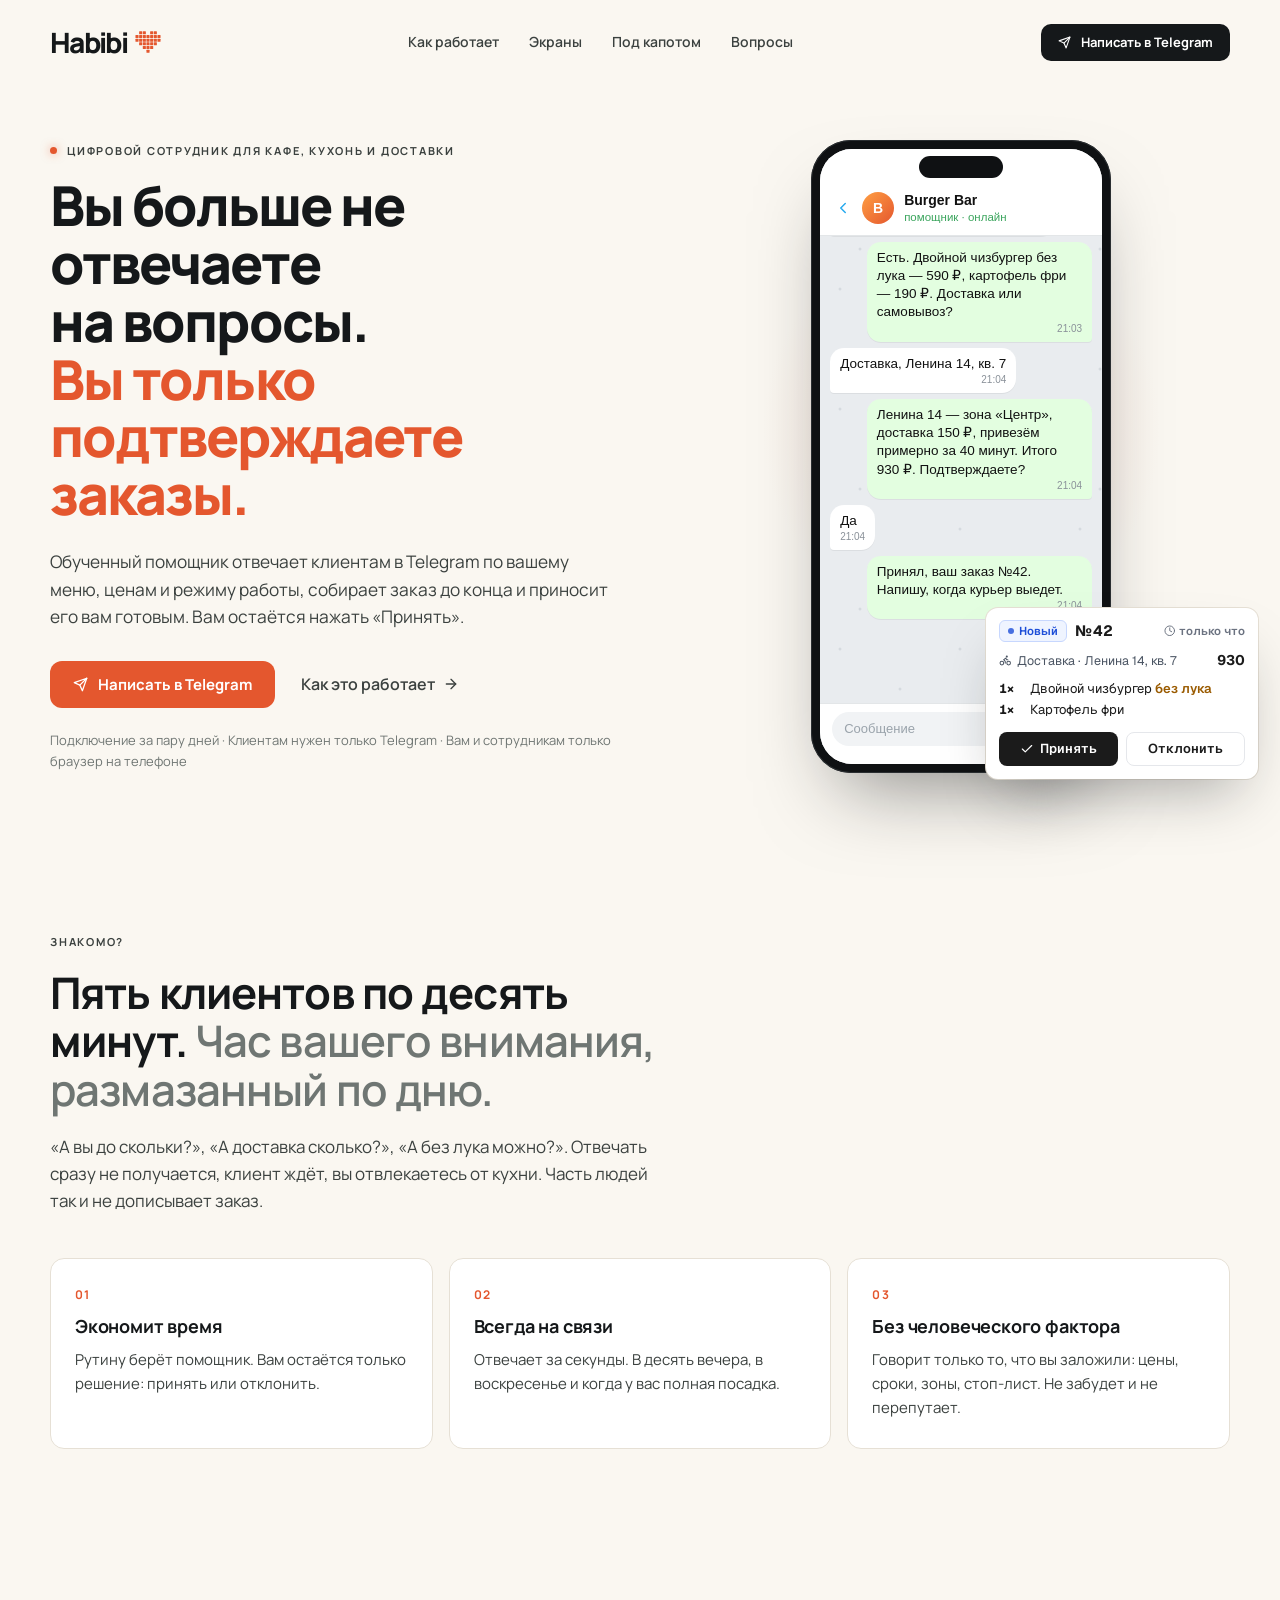
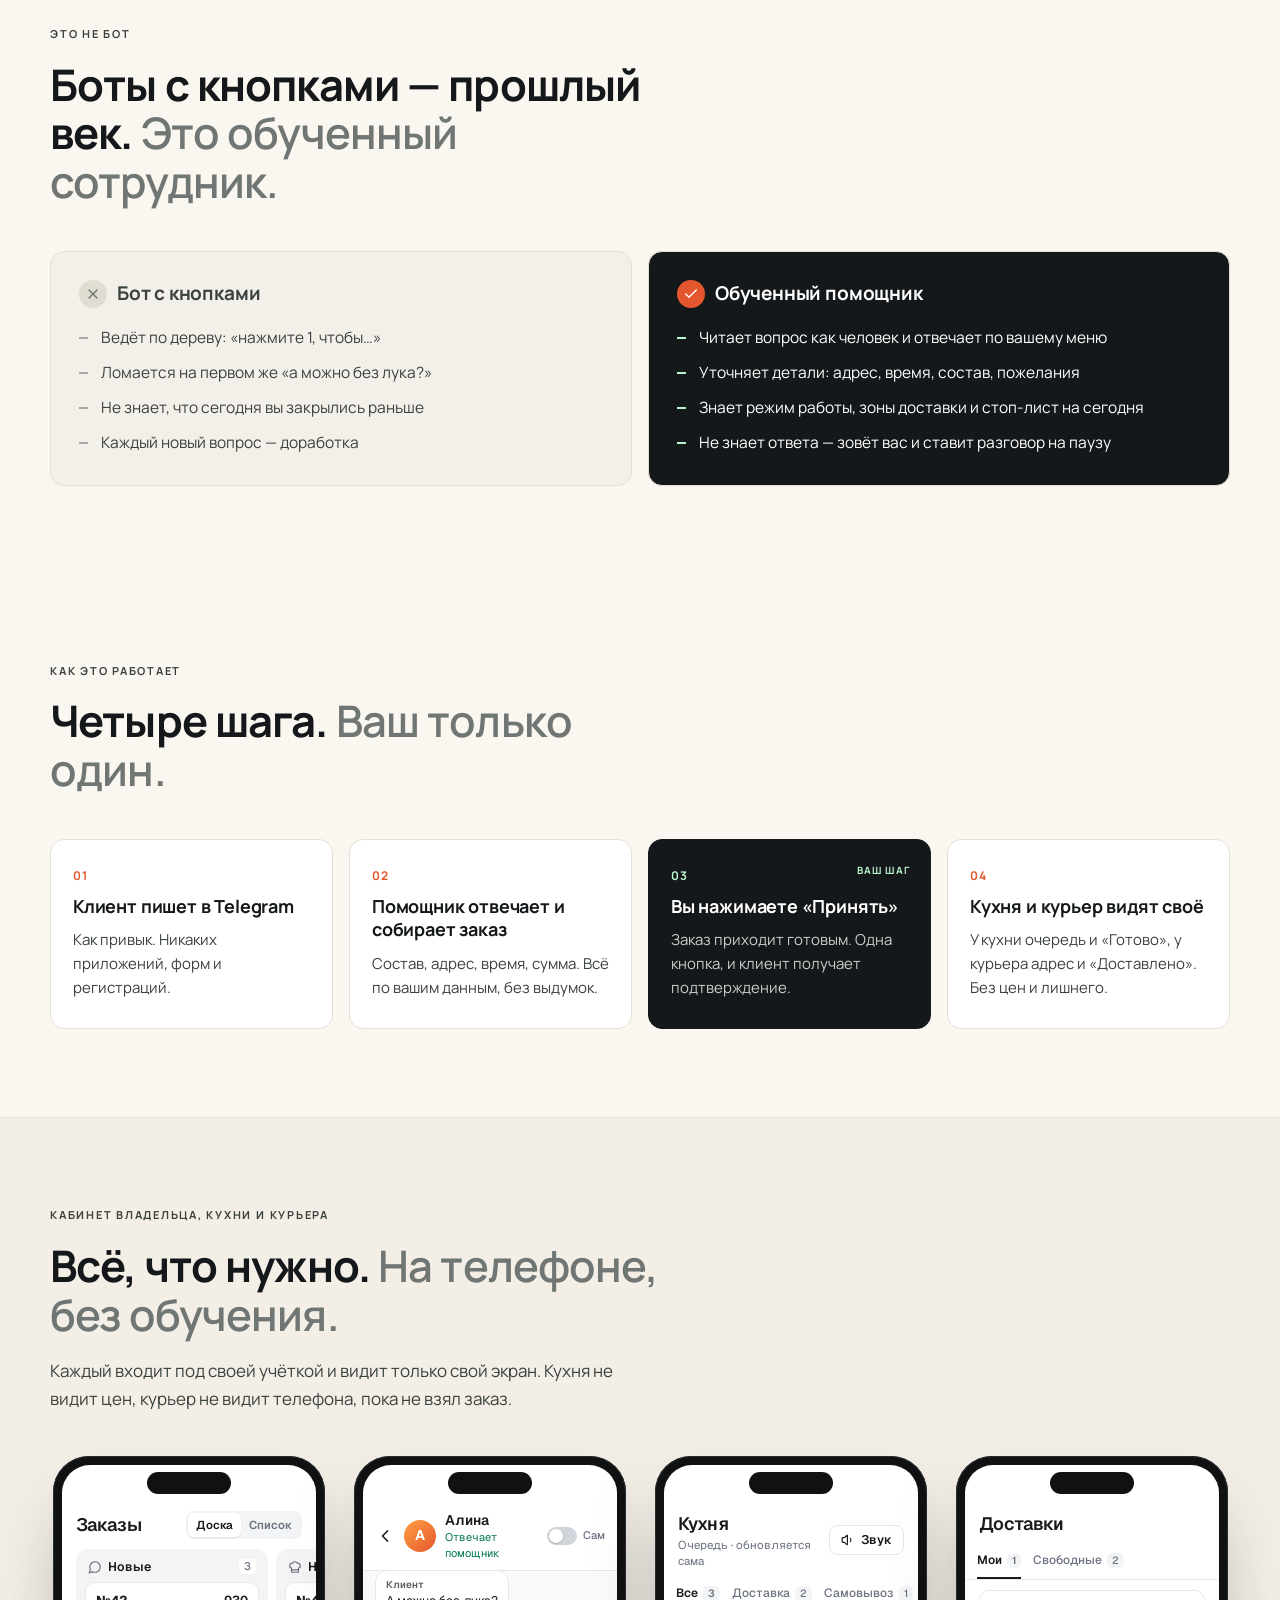
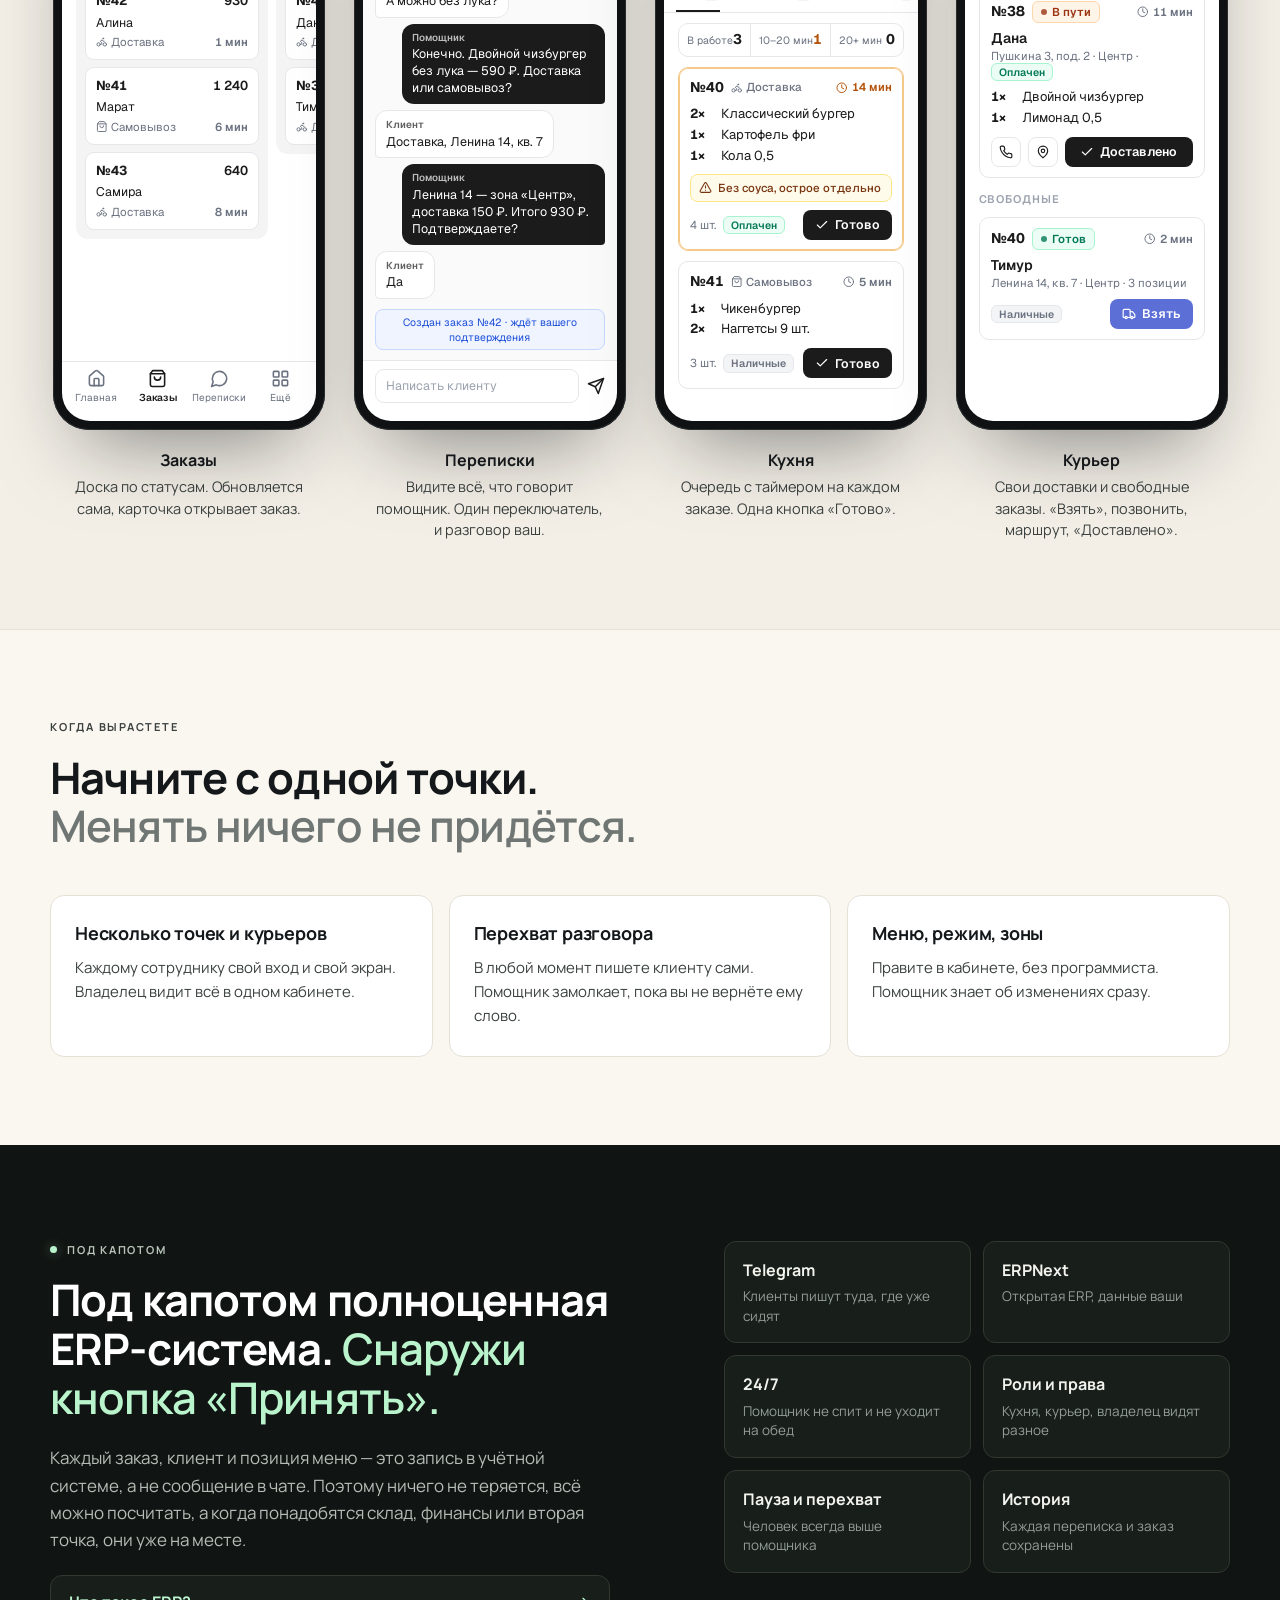
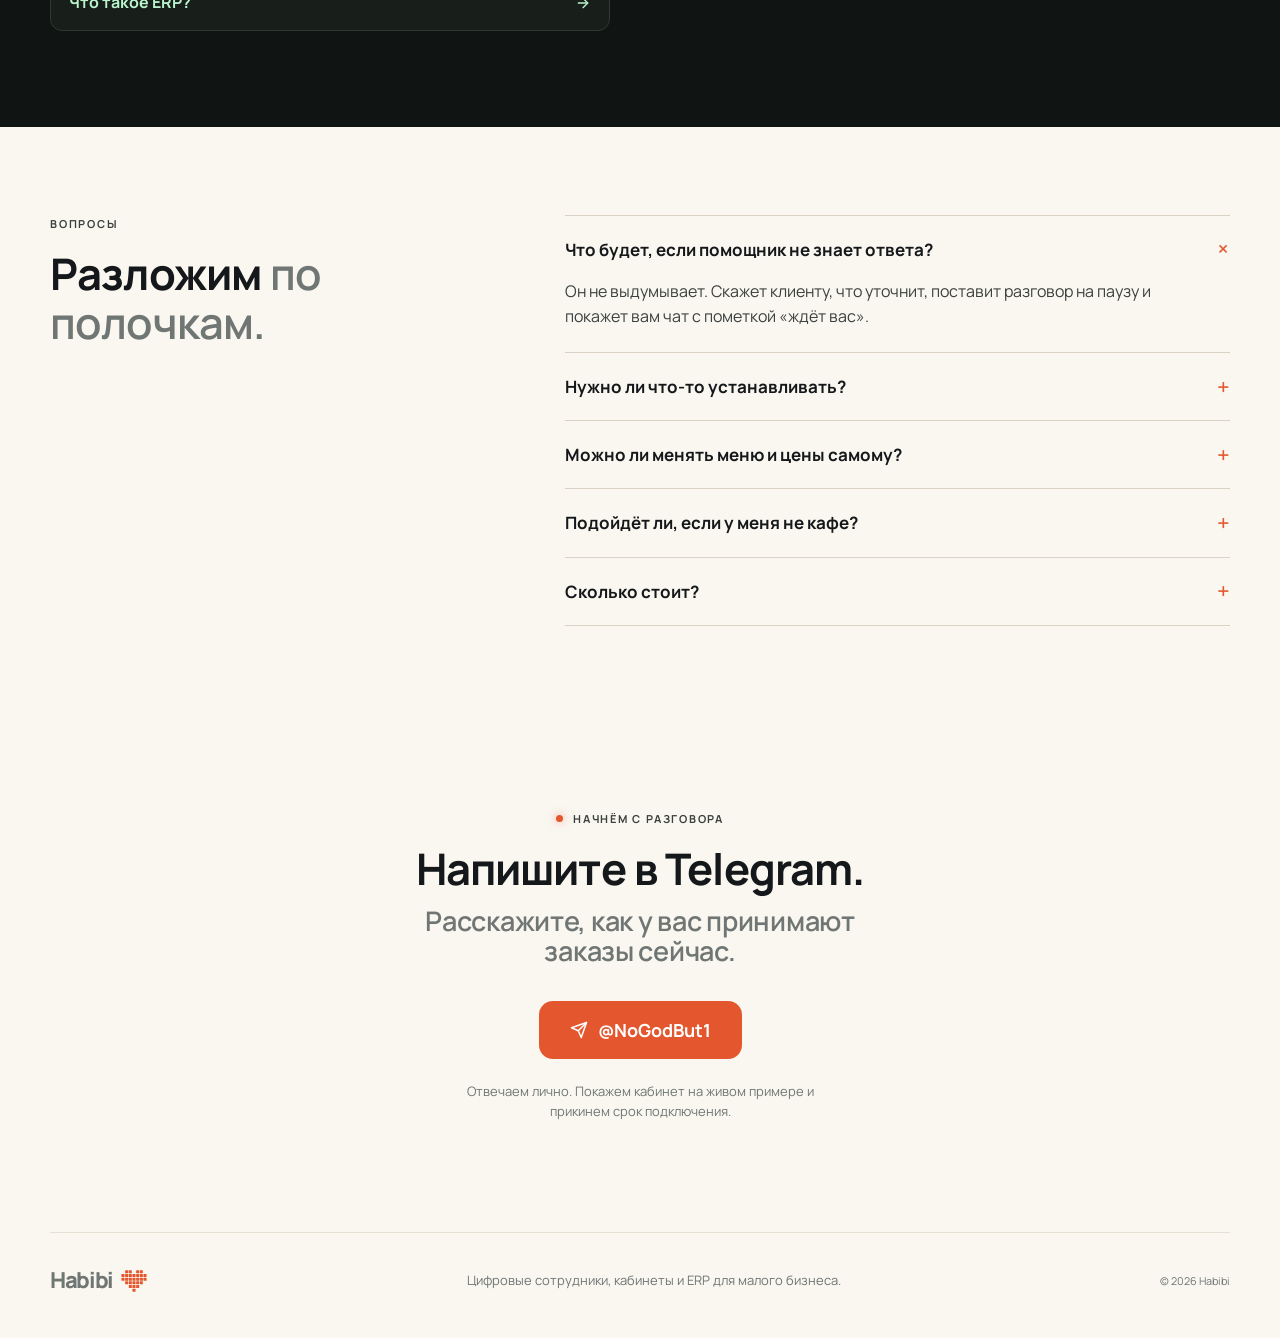
==== index.html @ 54e2c537 "Лендинг «цифровой сотрудник для кафе» Co-Authored-By: Claude Fable 5.1 <noreply@anthropic.com>" ====
<!doctype html>
<html lang="ru">
<head>
<meta charset="UTF-8">
<meta name="viewport" content="width=device-width, initial-scale=1">
<title>Habibi — цифровой сотрудник для кафе и доставки</title>
<meta name="description" content="Обученный помощник отвечает клиентам в Telegram по вашему меню и режиму работы, собирает заказ и приносит его вам готовым. Вы только нажимаете «Принять».">
<link rel="preconnect" href="https://fonts.googleapis.com">
<link rel="preconnect" href="https://fonts.gstatic.com" crossorigin>
<link href="https://fonts.googleapis.com/css2?family=Manrope:wght@400;500;600;700;800&family=Geist:wght@400;500;600;700&display=swap" rel="stylesheet">
<link rel="stylesheet" href="style.css">
</head>
<body>
<svg class="sprite" aria-hidden="true">
  <symbol id="i-mark" viewBox="0 0 7 6"><rect x="1.08" y="0.08" width=".84" height=".84" rx=".15" fill="currentColor"/><rect x="2.08" y="0.08" width=".84" height=".84" rx=".15" fill="currentColor"/><rect x="4.08" y="0.08" width=".84" height=".84" rx=".15" fill="currentColor"/><rect x="5.08" y="0.08" width=".84" height=".84" rx=".15" fill="currentColor"/><rect x="0.08" y="1.08" width=".84" height=".84" rx=".15" fill="currentColor"/><rect x="1.08" y="1.08" width=".84" height=".84" rx=".15" fill="currentColor"/><rect x="2.08" y="1.08" width=".84" height=".84" rx=".15" fill="currentColor"/><rect x="3.08" y="1.08" width=".84" height=".84" rx=".15" fill="currentColor"/><rect x="4.08" y="1.08" width=".84" height=".84" rx=".15" fill="currentColor"/><rect x="5.08" y="1.08" width=".84" height=".84" rx=".15" fill="currentColor"/><rect x="6.08" y="1.08" width=".84" height=".84" rx=".15" fill="currentColor"/><rect x="0.08" y="2.08" width=".84" height=".84" rx=".15" fill="currentColor"/><rect x="1.08" y="2.08" width=".84" height=".84" rx=".15" fill="currentColor"/><rect x="2.08" y="2.08" width=".84" height=".84" rx=".15" fill="currentColor"/><rect x="3.08" y="2.08" width=".84" height=".84" rx=".15" fill="currentColor"/><rect x="4.08" y="2.08" width=".84" height=".84" rx=".15" fill="currentColor"/><rect x="5.08" y="2.08" width=".84" height=".84" rx=".15" fill="currentColor"/><rect x="6.08" y="2.08" width=".84" height=".84" rx=".15" fill="currentColor"/><rect x="1.08" y="3.08" width=".84" height=".84" rx=".15" fill="currentColor"/><rect x="2.08" y="3.08" width=".84" height=".84" rx=".15" fill="currentColor"/><rect x="3.08" y="3.08" width=".84" height=".84" rx=".15" fill="currentColor"/><rect x="4.08" y="3.08" width=".84" height=".84" rx=".15" fill="currentColor"/><rect x="5.08" y="3.08" width=".84" height=".84" rx=".15" fill="currentColor"/><rect x="2.08" y="4.08" width=".84" height=".84" rx=".15" fill="currentColor"/><rect x="3.08" y="4.08" width=".84" height=".84" rx=".15" fill="currentColor"/><rect x="4.08" y="4.08" width=".84" height=".84" rx=".15" fill="currentColor"/><rect x="3.08" y="5.08" width=".84" height=".84" rx=".15" fill="currentColor"/></symbol>
  <symbol id="i-clock" viewBox="0 0 24 24"><circle cx="12" cy="12" r="10"/><polyline points="12 6 12 12 16 14"/></symbol>
  <symbol id="i-check" viewBox="0 0 24 24"><polyline points="20 6 9 17 4 12"/></symbol>
  <symbol id="i-truck" viewBox="0 0 24 24"><path d="M14 18V6a2 2 0 0 0-2-2H4a2 2 0 0 0-2 2v11a1 1 0 0 0 1 1h2"/><path d="M15 18H9"/><path d="M19 18h2a1 1 0 0 0 1-1v-3.65a1 1 0 0 0-.22-.624l-3.48-4.35A1 1 0 0 0 17.52 8H14"/><circle cx="17" cy="18" r="2"/><circle cx="7" cy="18" r="2"/></symbol>
  <symbol id="i-phone" viewBox="0 0 24 24"><path d="M22 16.92v3a2 2 0 0 1-2.18 2 19.79 19.79 0 0 1-8.63-3.07 19.5 19.5 0 0 1-6-6 19.79 19.79 0 0 1-3.07-8.67A2 2 0 0 1 4.11 2h3a2 2 0 0 1 2 1.72 12.84 12.84 0 0 0 .7 2.81 2 2 0 0 1-.45 2.11L8.09 9.91a16 16 0 0 0 6 6l1.27-1.27a2 2 0 0 1 2.11-.45 12.84 12.84 0 0 0 2.81.7A2 2 0 0 1 22 16.92z"/></symbol>
  <symbol id="i-pin" viewBox="0 0 24 24"><path d="M20 10c0 6-8 12-8 12s-8-6-8-12a8 8 0 0 1 16 0Z"/><circle cx="12" cy="10" r="3"/></symbol>
  <symbol id="i-bike" viewBox="0 0 24 24"><circle cx="18.5" cy="17.5" r="3.5"/><circle cx="5.5" cy="17.5" r="3.5"/><circle cx="15" cy="5" r="1"/><path d="M12 17.5V14l-3-3 4-3 2 3h2"/></symbol>
  <symbol id="i-bag" viewBox="0 0 24 24"><path d="M6 2 3 6v14a2 2 0 0 0 2 2h14a2 2 0 0 0 2-2V6l-3-4Z"/><path d="M3 6h18"/><path d="M16 10a4 4 0 0 1-8 0"/></symbol>
  <symbol id="i-chef" viewBox="0 0 24 24"><path d="M6 13.87A4 4 0 0 1 7.41 6a5.11 5.11 0 0 1 1.05-1.54 5 5 0 0 1 7.08 0A5.11 5.11 0 0 1 16.59 6 4 4 0 0 1 18 13.87V21H6Z"/><path d="M6 17h12"/></symbol>
  <symbol id="i-chat" viewBox="0 0 24 24"><path d="M7.9 20A9 9 0 1 0 4 16.1L2 22Z"/></symbol>
  <symbol id="i-house" viewBox="0 0 24 24"><path d="M15 21v-8a1 1 0 0 0-1-1h-4a1 1 0 0 0-1 1v8"/><path d="M3 10a2 2 0 0 1 .709-1.528l7-5.999a2 2 0 0 1 2.582 0l7 5.999A2 2 0 0 1 21 10v9a2 2 0 0 1-2 2H5a2 2 0 0 1-2-2z"/></symbol>
  <symbol id="i-send" viewBox="0 0 24 24"><path d="m22 2-7 20-4-9-9-4Z"/><path d="M22 2 11 13"/></symbol>
  <symbol id="i-volume" viewBox="0 0 24 24"><path d="M11 4.702a.705.705 0 0 0-1.203-.498L6.413 7.587A1.4 1.4 0 0 1 5.416 8H3a1 1 0 0 0-1 1v6a1 1 0 0 0 1 1h2.416a1.4 1.4 0 0 1 .997.413l3.383 3.384A.705.705 0 0 0 11 19.298z"/><path d="M16 9a5 5 0 0 1 0 6"/></symbol>
  <symbol id="i-alert" viewBox="0 0 24 24"><path d="m21.73 18-8-14a2 2 0 0 0-3.48 0l-8 14A2 2 0 0 0 4 21h16a2 2 0 0 0 1.73-3"/><path d="M12 9v4"/><path d="M12 17h.01"/></symbol>
  <symbol id="i-back" viewBox="0 0 24 24"><path d="m15 18-6-6 6-6"/></symbol>
  <symbol id="i-grid" viewBox="0 0 24 24"><rect x="3" y="3" width="7" height="7" rx="1"/><rect x="14" y="3" width="7" height="7" rx="1"/><rect x="14" y="14" width="7" height="7" rx="1"/><rect x="3" y="14" width="7" height="7" rx="1"/></symbol>
  <symbol id="i-x" viewBox="0 0 24 24"><path d="M18 6 6 18"/><path d="m6 6 12 12"/></symbol>
  <symbol id="i-arrow" viewBox="0 0 24 24"><path d="M5 12h14"/><path d="m12 5 7 7-7 7"/></symbol>
</svg>

<header class="top wrap">
  <a class="brand" href="#top">Habibi<svg class="brandmark" aria-hidden="true"><use href="#i-mark"/></svg></a>
  <nav class="menu" aria-label="Разделы">
    <a href="#how">Как работает</a>
    <a href="#screens">Экраны</a>
    <a href="#hood">Под капотом</a>
    <a href="#faq">Вопросы</a>
  </nav>
  <a class="btn btn-ink btn-sm" href="https://t.me/NoGodBut1" target="_blank" rel="noopener"><svg class="ic"><use href="#i-send"/></svg>Написать в Telegram</a>
</header>

<main id="top">

<!-- ================= HERO ================= -->
<section class="hero wrap">
  <div class="hero-copy">
    <p class="eyebrow"><i></i>Цифровой сотрудник для кафе, кухонь и доставки</p>
    <h1>Вы больше не отвечаете на&nbsp;вопросы. <span>Вы только подтверждаете заказы.</span></h1>
    <p class="lead">Обученный помощник отвечает клиентам в Telegram по вашему меню, ценам и режиму работы, собирает заказ до конца и приносит его вам готовым. Вам остаётся нажать «Принять».</p>
    <div class="actions">
      <a class="btn btn-accent" href="https://t.me/NoGodBut1" target="_blank" rel="noopener"><svg class="ic"><use href="#i-send"/></svg>Написать в Telegram</a>
      <a class="textlink" href="#how">Как это работает <svg class="ic"><use href="#i-arrow"/></svg></a>
    </div>
    <p class="footnote">Подключение за пару дней · Клиентам нужен только Telegram · Вам и сотрудникам только браузер на телефоне</p>
  </div>

  <div class="hero-visual" aria-label="Переписка клиента с помощником и карточка готового заказа у владельца">
    <div class="phone">
      <div class="tg">
        <div class="tg-head">
          <svg class="ic"><use href="#i-back"/></svg>
          <span class="tg-ava">B</span>
          <div><b>Burger Bar</b><small>помощник · онлайн</small></div>
        </div>
        <div class="tg-body">
          <div class="msg in">Здравствуйте, а вы сегодня до скольки?<time>21:02</time></div>
          <div class="msg out">Здравствуйте! Сегодня до 23:00, доставку принимаем до 22:30. Подсказать что-нибудь из меню?<time>21:02</time></div>
          <div class="msg in">Двойной чизбургер есть? И картошку. Только без лука<time>21:03</time></div>
          <div class="msg out">Есть. Двойной чизбургер без лука — 590 ₽, картофель фри — 190 ₽. Доставка или самовывоз?<time>21:03</time></div>
          <div class="msg in">Доставка, Ленина 14, кв. 7<time>21:04</time></div>
          <div class="msg out">Ленина 14 — зона «Центр», доставка 150 ₽, привезём примерно за 40 минут. Итого 930 ₽. Подтверждаете?<time>21:04</time></div>
          <div class="msg in">Да<time>21:04</time></div>
          <div class="msg out">Принял, ваш заказ №42. Напишу, когда курьер выедет.<time>21:04</time></div>
        </div>
        <div class="tg-input"><span>Сообщение</span></div>
      </div>
    </div>

    <div class="float-card cab" aria-label="Карточка заказа у владельца">
      <div class="fc-head"><span class="badge new">Новый</span><b>№42</b><span class="age"><svg class="ic"><use href="#i-clock"/></svg>только что</span></div>
      <div class="fc-sum"><span><svg class="ic"><use href="#i-bike"/></svg>Доставка · Ленина 14, кв. 7</span><b>930</b></div>
      <ul class="items">
        <li><b>1×</b><span>Двойной чизбургер <em>без лука</em></span></li>
        <li><b>1×</b><span>Картофель фри</span></li>
      </ul>
      <div class="fc-actions"><button class="ubtn dark" type="button"><svg class="ic"><use href="#i-check"/></svg>Принять</button><button class="ubtn outline" type="button">Отклонить</button></div>
    </div>
  </div>
</section>

<!-- ================= PAIN ================= -->
<section class="section wrap" id="pain">
  <div class="section-head">
    <p class="eyebrow">Знакомо?</p>
    <h2>Пять клиентов по десять минут. <span class="muted">Час вашего внимания, размазанный по дню.</span></h2>
    <p class="section-lead">«А вы до скольки?», «А доставка сколько?», «А без лука можно?». Отвечать сразу не получается, клиент ждёт, вы отвлекаетесь от кухни. Часть людей так и не дописывает заказ.</p>
  </div>
  <div class="tiles">
    <article><span class="num">01</span><h3>Экономит время</h3><p>Рутину берёт помощник. Вам остаётся только решение: принять или отклонить.</p></article>
    <article><span class="num">02</span><h3>Всегда на связи</h3><p>Отвечает за секунды. В десять вечера, в воскресенье и когда у вас полная посадка.</p></article>
    <article><span class="num">03</span><h3>Без человеческого фактора</h3><p>Говорит только то, что вы заложили: цены, сроки, зоны, стоп-лист. Не забудет и не перепутает.</p></article>
  </div>
</section>

<!-- ================= NOT A BOT ================= -->
<section class="section wrap" id="notbot">
  <div class="section-head">
    <p class="eyebrow">Это не бот</p>
    <h2>Боты с кнопками — прошлый век. <span class="muted">Это обученный сотрудник.</span></h2>
  </div>
  <div class="compare">
    <article class="old">
      <h3><svg class="ic"><use href="#i-x"/></svg>Бот с кнопками</h3>
      <ul>
        <li>Ведёт по дереву: «нажмите 1, чтобы…»</li>
        <li>Ломается на первом же «а можно без лука?»</li>
        <li>Не знает, что сегодня вы закрылись раньше</li>
        <li>Каждый новый вопрос — доработка</li>
      </ul>
    </article>
    <article class="new">
      <h3><svg class="ic"><use href="#i-check"/></svg>Обученный помощник</h3>
      <ul>
        <li>Читает вопрос как человек и отвечает по вашему меню</li>
        <li>Уточняет детали: адрес, время, состав, пожелания</li>
        <li>Знает режим работы, зоны доставки и стоп-лист на сегодня</li>
        <li>Не знает ответа — зовёт вас и ставит разговор на паузу</li>
      </ul>
    </article>
  </div>
</section>

<!-- ================= HOW ================= -->
<section class="section wrap" id="how">
  <div class="section-head">
    <p class="eyebrow">Как это работает</p>
    <h2>Четыре шага. <span class="muted">Ваш только один.</span></h2>
  </div>
  <ol class="steps">
    <li>
      <span class="num">01</span>
      <h3>Клиент пишет в Telegram</h3>
      <p>Как привык. Никаких приложений, форм и регистраций.</p>
    </li>
    <li>
      <span class="num">02</span>
      <h3>Помощник отвечает и собирает заказ</h3>
      <p>Состав, адрес, время, сумма. Всё по вашим данным, без выдумок.</p>
    </li>
    <li class="yours">
      <span class="num">03</span>
      <h3>Вы нажимаете «Принять»</h3>
      <p>Заказ приходит готовым. Одна кнопка, и клиент получает подтверждение.</p>
    </li>
    <li>
      <span class="num">04</span>
      <h3>Кухня и курьер видят своё</h3>
      <p>У кухни очередь и «Готово», у курьера адрес и «Доставлено». Без цен и лишнего.</p>
    </li>
  </ol>
</section>

<!-- ================= SCREENS ================= -->
<section class="section screens" id="screens">
  <div class="wrap">
    <div class="section-head">
      <p class="eyebrow">Кабинет владельца, кухни и курьера</p>
      <h2>Всё, что нужно. <span class="muted">На телефоне, без обучения.</span></h2>
      <p class="section-lead">Каждый входит под своей учёткой и видит только свой экран. Кухня не видит цен, курьер не видит телефона, пока не взял заказ.</p>
    </div>

    <div class="gallery">

      <!-- Заказы -->
      <figure>
        <div class="phone small">
          <div class="cab app">
            <div class="app-top"><b>Заказы</b><span class="toggle"><i class="on">Доска</i><i>Список</i></span></div>
            <div class="board">
              <section class="col">
                <h4><svg class="ic"><use href="#i-chat"/></svg>Новые<span>3</span></h4>
                <a class="bcard"><div class="r1"><b>№42</b><b>930</b></div><div class="r2">Алина</div><div class="r3"><span><svg class="ic"><use href="#i-bike"/></svg>Доставка</span><span class="age">1 мин</span></div></a>
                <a class="bcard"><div class="r1"><b>№41</b><b>1 240</b></div><div class="r2">Марат</div><div class="r3"><span><svg class="ic"><use href="#i-bag"/></svg>Самовывоз</span><span class="age">6 мин</span></div></a>
                <a class="bcard"><div class="r1"><b>№43</b><b>640</b></div><div class="r2">Самира</div><div class="r3"><span><svg class="ic"><use href="#i-bike"/></svg>Доставка</span><span class="age">8 мин</span></div></a>
              </section>
              <section class="col">
                <h4><svg class="ic"><use href="#i-chef"/></svg>На кухне<span>3</span></h4>
                <a class="bcard"><div class="r1"><b>№40</b><b>780</b></div><div class="r2">Дана</div><div class="r3"><span><svg class="ic"><use href="#i-bike"/></svg>Доставка</span><span class="age">9 мин</span></div></a>
                <a class="bcard"><div class="r1"><b>№39</b><b>1 560</b></div><div class="r2">Тимур</div><div class="r3"><span><svg class="ic"><use href="#i-bike"/></svg>Доставка</span><span class="age">12 мин</span></div></a>
              </section>
            </div>
            <nav class="tabbar"><span><svg class="ic"><use href="#i-house"/></svg>Главная</span><span class="on"><svg class="ic"><use href="#i-bag"/></svg>Заказы</span><span><svg class="ic"><use href="#i-chat"/></svg>Переписки</span><span><svg class="ic"><use href="#i-grid"/></svg>Ещё</span></nav>
          </div>
        </div>
        <figcaption><b>Заказы</b>Доска по статусам. Обновляется сама, карточка открывает заказ.</figcaption>
      </figure>

      <!-- Переписки -->
      <figure>
        <div class="phone small">
          <div class="cab app">
            <div class="thread-head"><svg class="ic"><use href="#i-back"/></svg><span class="ava">А</span><div><b>Алина</b><small class="ok">Отвечает помощник</small></div><label class="switch"><i></i>Сам</label></div>
            <div class="thread">
              <div class="day">Сегодня</div>
              <div class="bub c"><small>Клиент</small>А можно без лука?</div>
              <div class="bub b"><small>Помощник</small>Конечно. Двойной чизбургер без лука — 590 ₽. Доставка или самовывоз?</div>
              <div class="bub c"><small>Клиент</small>Доставка, Ленина 14, кв. 7</div>
              <div class="bub b"><small>Помощник</small>Ленина 14 — зона «Центр», доставка 150 ₽. Итого 930 ₽. Подтверждаете?</div>
              <div class="bub c"><small>Клиент</small>Да</div>
              <div class="sys">Создан заказ №42 · ждёт вашего подтверждения</div>
            </div>
            <div class="thread-input"><span>Написать клиенту</span><svg class="ic"><use href="#i-send"/></svg></div>
          </div>
        </div>
        <figcaption><b>Переписки</b>Видите всё, что говорит помощник. Один переключатель, и разговор ваш.</figcaption>
      </figure>

      <!-- Кухня -->
      <figure>
        <div class="phone small">
          <div class="cab app">
            <div class="app-top"><div><b>Кухня</b><small>Очередь · обновляется сама</small></div><span class="ubtn outline xs"><svg class="ic"><use href="#i-volume"/></svg>Звук</span></div>
            <div class="utabs"><span class="on">Все <i>3</i></span><span>Доставка <i>2</i></span><span>Самовывоз <i>1</i></span></div>
            <div class="summary"><div><span>В работе</span><b>3</b></div><div><span>10–20 мин</span><b class="warn">1</b></div><div><span>20+ мин</span><b>0</b></div></div>
            <article class="kcard warn">
              <header><b>№40</b><span class="kind"><svg class="ic"><use href="#i-bike"/></svg>Доставка</span><span class="timer warn"><svg class="ic"><use href="#i-clock"/></svg>14 мин</span></header>
              <ul class="items"><li><b>2×</b><span>Классический бургер</span></li><li><b>1×</b><span>Картофель фри</span></li><li><b>1×</b><span>Кола 0,5</span></li></ul>
              <div class="note"><svg class="ic"><use href="#i-alert"/></svg>Без соуса, острое отдельно</div>
              <footer><span class="pcs">4 шт.</span><span class="pay">Оплачен</span><span class="ubtn dark xs"><svg class="ic"><use href="#i-check"/></svg>Готово</span></footer>
            </article>
            <article class="kcard">
              <header><b>№41</b><span class="kind"><svg class="ic"><use href="#i-bag"/></svg>Самовывоз</span><span class="timer"><svg class="ic"><use href="#i-clock"/></svg>5 мин</span></header>
              <ul class="items"><li><b>1×</b><span>Чикенбургер</span></li><li><b>2×</b><span>Наггетсы 9 шт.</span></li></ul>
              <footer><span class="pcs">3 шт.</span><span class="pay cash">Наличные</span><span class="ubtn dark xs"><svg class="ic"><use href="#i-check"/></svg>Готово</span></footer>
            </article>
          </div>
        </div>
        <figcaption><b>Кухня</b>Очередь с таймером на каждом заказе. Одна кнопка «Готово».</figcaption>
      </figure>

      <!-- Курьер -->
      <figure>
        <div class="phone small">
          <div class="cab app">
            <div class="app-top"><b>Доставки</b></div>
            <div class="utabs"><span class="on">Мои <i>1</i></span><span>Свободные <i>2</i></span></div>
            <article class="kcard">
              <header><b>№38</b><span class="badge progress">В пути</span><span class="timer"><svg class="ic"><use href="#i-clock"/></svg>11 мин</span></header>
              <div class="where"><b>Дана</b><small>Пушкина 3, под. 2 · Центр · <span class="pay">Оплачен</span></small></div>
              <ul class="items"><li><b>1×</b><span>Двойной чизбургер</span></li><li><b>1×</b><span>Лимонад 0,5</span></li></ul>
              <footer><span class="ubtn outline sq"><svg class="ic"><use href="#i-phone"/></svg></span><span class="ubtn outline sq"><svg class="ic"><use href="#i-pin"/></svg></span><span class="ubtn dark xs grow"><svg class="ic"><use href="#i-check"/></svg>Доставлено</span></footer>
            </article>
            <div class="sep">Свободные</div>
            <article class="kcard">
              <header><b>№40</b><span class="badge ok">Готов</span><span class="timer"><svg class="ic"><use href="#i-clock"/></svg>2 мин</span></header>
              <div class="where"><b>Тимур</b><small>Ленина 14, кв. 7 · Центр · 3 позиции</small></div>
              <footer><span class="pay cash">Наличные</span><span class="ubtn primary xs right"><svg class="ic"><use href="#i-truck"/></svg>Взять</span></footer>
            </article>
          </div>
        </div>
        <figcaption><b>Курьер</b>Свои доставки и свободные заказы. «Взять», позвонить, маршрут, «Доставлено».</figcaption>
      </figure>

    </div>
  </div>
</section>

<!-- ================= SCALE ================= -->
<section class="section wrap" id="scale">
  <div class="section-head">
    <p class="eyebrow">Когда вырастете</p>
    <h2>Начните с одной точки. <span class="muted">Менять ничего не придётся.</span></h2>
  </div>
  <div class="tiles">
    <article><h3>Несколько точек и курьеров</h3><p>Каждому сотруднику свой вход и свой экран. Владелец видит всё в одном кабинете.</p></article>
    <article><h3>Перехват разговора</h3><p>В любой момент пишете клиенту сами. Помощник замолкает, пока вы не вернёте ему слово.</p></article>
    <article><h3>Меню, режим, зоны</h3><p>Правите в кабинете, без программиста. Помощник знает об изменениях сразу.</p></article>
  </div>
</section>

<!-- ================= UNDER THE HOOD ================= -->
<section class="hood" id="hood">
  <div class="wrap">
    <div class="hood-grid">
      <div>
        <p class="eyebrow"><i></i>Под капотом</p>
        <h2>Под капотом полноценная ERP-система. <span>Снаружи кнопка «Принять».</span></h2>
        <p class="hood-lead">Каждый заказ, клиент и позиция меню — это запись в учётной системе, а не сообщение в чате. Поэтому ничего не теряется, всё можно посчитать, а когда понадобятся склад, финансы или вторая точка, они уже на месте.</p>
        <details class="hint">
          <summary>Что такое ERP?<svg class="ic"><use href="#i-arrow"/></svg></summary>
          <p>Одна программа вместо тетради, таблиц и переписок. Заказы, клиенты, меню, деньги и сотрудники живут в одном месте, с историей и отчётами. Мы используем ERPNext — открытую систему, которой пользуются десятки тысяч компаний по всему миру.</p>
        </details>
      </div>
      <ul class="chips">
        <li><b>Telegram</b><span>Клиенты пишут туда, где уже сидят</span></li>
        <li><b>ERPNext</b><span>Открытая ERP, данные ваши</span></li>
        <li><b>24/7</b><span>Помощник не спит и не уходит на обед</span></li>
        <li><b>Роли и права</b><span>Кухня, курьер, владелец видят разное</span></li>
        <li><b>Пауза и перехват</b><span>Человек всегда выше помощника</span></li>
        <li><b>История</b><span>Каждая переписка и заказ сохранены</span></li>
      </ul>
    </div>
  </div>
</section>

<!-- ================= FAQ ================= -->
<section class="section wrap faq" id="faq">
  <div class="section-head">
    <p class="eyebrow">Вопросы</p>
    <h2>Разложим <span class="muted">по полочкам.</span></h2>
  </div>
  <div class="qa">
    <details open>
      <summary>Что будет, если помощник не знает ответа?<span>+</span></summary>
      <p>Он не выдумывает. Скажет клиенту, что уточнит, поставит разговор на паузу и покажет вам чат с пометкой «ждёт вас».</p>
    </details>
    <details>
      <summary>Нужно ли что-то устанавливать?<span>+</span></summary>
      <p>Нет. Клиентам хватает Telegram, вам и сотрудникам — браузера на телефоне. Кухне удобно с планшета.</p>
    </details>
    <details>
      <summary>Можно ли менять меню и цены самому?<span>+</span></summary>
      <p>Да, в кабинете. Помощник использует новые данные сразу, без переобучения и программиста.</p>
    </details>
    <details>
      <summary>Подойдёт ли, если у меня не кафе?<span>+</span></summary>
      <p>Схема та же для любого бизнеса, где люди пишут и заказывают: аренда, магазин, туры, услуги. Напишите, разберём ваш случай.</p>
    </details>
    <details>
      <summary>Сколько стоит?<span>+</span></summary>
      <p>Зависит от объёма и того, что уже есть. Напишите в Telegram, за один разговор посчитаем.</p>
    </details>
  </div>
</section>

<!-- ================= CONTACT ================= -->
<section class="contact wrap" id="contact">
  <p class="eyebrow"><i></i>Начнём с разговора</p>
  <h2>Напишите в Telegram. <span>Расскажите, как у вас принимают заказы сейчас.</span></h2>
  <a class="btn btn-accent btn-lg" href="https://t.me/NoGodBut1" target="_blank" rel="noopener"><svg class="ic"><use href="#i-send"/></svg>@NoGodBut1</a>
  <p class="footnote">Отвечаем лично. Покажем кабинет на живом примере и прикинем срок подключения.</p>
</section>

</main>

<footer class="wrap">
  <a class="brand" href="#top">Habibi<svg class="brandmark" aria-hidden="true"><use href="#i-mark"/></svg></a>
  <p>Цифровые сотрудники, кабинеты и ERP для малого бизнеса.</p>
  <small>© 2026 Habibi</small>
</footer>
</body>
</html>
---- style.css ----
/* ===== Habibi · лендинг «цифровой сотрудник для кафе» ===== */
:root{
  --bg:#faf7f1; --panel:#ffffff; --ink:#15181a; --ink-2:#3b413f; --muted:#6f7673; --line:#e6e0d5; --line-2:#d9d2c5;
  --accent:#e4572e; --accent-ink:#c2461f; --accent-soft:#fdeee8;
  --mint:#b9f4cc; --dark:#101412; --dark-panel:#181e1a; --dark-line:#303830; --dark-muted:#949e96;
  --tg:#2aabee; --tg-out:#e3fee0;
  --radius:14px;
}
*{box-sizing:border-box}
html{scroll-behavior:smooth;scroll-padding-top:24px;-webkit-text-size-adjust:100%}
body{margin:0;background:var(--bg);color:var(--ink);font-family:Manrope,system-ui,sans-serif;font-size:16px;line-height:1.6;overflow-x:hidden}
a{color:inherit;text-decoration:none}
button{font:inherit;cursor:pointer}
img,svg{display:block}
.sprite{display:none}
.ic{width:1em;height:1em;fill:none;stroke:currentColor;stroke-width:2;stroke-linecap:round;stroke-linejoin:round;flex:none}
.wrap{max-width:1180px;width:calc(100% - 48px);margin:0 auto}
h1,h2,h3{margin:0;font-weight:700;letter-spacing:-.02em;line-height:1.12}
h2{font-size:clamp(28px,3.4vw,44px);max-width:22ch}
h2 .muted{color:var(--muted);font-weight:600}
h3{font-size:18px;letter-spacing:-.01em;line-height:1.3}
p{margin:0}
.eyebrow{font-size:11px;letter-spacing:.16em;font-weight:700;text-transform:uppercase;color:var(--ink-2);display:flex;align-items:center;gap:10px;margin:0 0 18px}
.eyebrow i{width:7px;height:7px;border-radius:50%;background:var(--accent);box-shadow:0 0 10px rgba(228,87,46,.55)}
.muted{color:var(--muted)}

/* ---- кнопки ---- */
.btn{display:inline-flex;align-items:center;gap:10px;padding:15px 22px;border-radius:12px;font-weight:700;font-size:15px;line-height:1;border:1px solid transparent;transition:transform .15s,background .15s,border-color .15s;white-space:nowrap}
.btn:hover{transform:translateY(-1px)}
.btn-accent{background:var(--accent);color:#fff}
.btn-accent:hover{background:var(--accent-ink)}
.btn-ink{background:var(--ink);color:#fff}
.btn-sm{padding:11px 16px;font-size:13px;border-radius:10px}
.btn-lg{padding:19px 30px;font-size:18px;border-radius:14px}
.textlink{display:inline-flex;align-items:center;gap:8px;font-weight:600;color:var(--ink-2)}
.textlink:hover{color:var(--accent-ink)}
.footnote{font-size:13px;color:var(--muted);margin-top:22px;line-height:1.6}

/* ---- шапка ---- */
.top{height:84px;display:flex;align-items:center;justify-content:space-between;gap:20px}
.brand{font-size:28px;font-weight:800;letter-spacing:-.06em;display:inline-flex;align-items:center;gap:8px}
.brandmark{width:26px;height:22px;color:var(--accent)}
.menu{display:flex;gap:30px;font-size:14px;font-weight:600;color:var(--ink-2)}
.menu a:hover{color:var(--accent-ink)}

/* ---- hero ---- */
.hero{display:grid;grid-template-columns:1.05fr .95fr;gap:48px;align-items:center;padding:56px 0 72px;min-height:600px}
h1{font-size:clamp(34px,4.3vw,56px);font-weight:800;letter-spacing:-.035em;line-height:1.05;margin:0 0 24px}
h1 span{color:var(--accent);display:block}
.lead{font-size:clamp(16px,1.35vw,19px);color:var(--ink-2);line-height:1.6;max-width:52ch}
.actions{display:flex;align-items:center;gap:26px;margin-top:30px;flex-wrap:wrap}
.hero-visual{position:relative;display:flex;justify-content:center;align-items:center;min-height:620px}
.hero-visual::before{content:"";position:absolute;inset:8% 6%;border-radius:40px;background:radial-gradient(60% 55% at 50% 45%,#fbe4d9 0%,rgba(250,247,241,0) 70%);z-index:0}
.float-card{position:absolute;right:-28px;bottom:-6px;width:272px;z-index:3;box-shadow:0 30px 60px -20px rgba(21,24,26,.35),0 0 0 1px var(--line);animation:rise .9s .3s both}
@keyframes rise{from{opacity:0;transform:translateY(14px)}to{opacity:1;transform:none}}

/* ---- телефон ---- */
.phone{position:relative;z-index:1;width:300px;height:633px;border-radius:40px;background:#0f1113;padding:9px;box-shadow:0 40px 80px -30px rgba(21,24,26,.5),inset 0 0 0 1px #2a2e31;flex:none}
.phone>*{height:100%;border-radius:32px;overflow:hidden;background:#fff;display:flex;flex-direction:column}
.phone::after{content:"";position:absolute;top:16px;left:50%;transform:translateX(-50%);width:84px;height:22px;border-radius:12px;background:#0f1113;z-index:4}
.phone.small{width:272px;height:574px;border-radius:36px}
.phone.small>*{border-radius:28px}

/* ---- Telegram ---- */
.tg{font-family:-apple-system,BlinkMacSystemFont,"Segoe UI",Roboto,sans-serif;font-size:13.5px;line-height:1.35;background:#e9ecef url("data:image/svg+xml,%3Csvg xmlns='http://www.w3.org/2000/svg' width='120' height='120'%3E%3Ccircle cx='20' cy='20' r='1.5' fill='%23d5dadf'/%3E%3Ccircle cx='80' cy='60' r='1.5' fill='%23d5dadf'/%3E%3Ccircle cx='40' cy='100' r='1.5' fill='%23d5dadf'/%3E%3C/svg%3E")}
.tg-head{display:flex;align-items:center;gap:10px;padding:42px 14px 10px;background:#fff;border-bottom:1px solid #e3e6e8;color:#111}
.tg-head .ic{color:var(--tg);font-size:18px}
.tg-head b{display:block;font-size:14px;font-weight:600}
.tg-head small{display:block;font-size:11.5px;color:#3ba55d}
.tg-ava,.ava{width:32px;height:32px;border-radius:50%;background:linear-gradient(135deg,#ff9f43,#e4572e);color:#fff;display:inline-flex;align-items:center;justify-content:center;font-weight:700;font-size:14px;flex:none}
.tg-body{flex:1;min-height:0;padding:12px 10px 84px;display:flex;flex-direction:column;gap:6px;overflow:hidden;justify-content:flex-end}
.msg{position:relative;max-width:86%;padding:7px 10px 8px;border-radius:14px;background:#fff;color:#111;box-shadow:0 1px 0 rgba(0,0,0,.06)}
.msg.in{align-self:flex-start;border-bottom-left-radius:4px}
.msg.out{align-self:flex-end;background:var(--tg-out);border-bottom-right-radius:4px}
.msg time{display:block;text-align:right;font-size:10px;color:#8a9199;margin-top:2px;line-height:1}
.tg-input{display:flex;align-items:center;padding:8px 12px 18px;background:#fff;border-top:1px solid #e3e6e8;color:#9aa3ab;font-size:13px}
.tg-input span{flex:1;padding:8px 12px;border-radius:18px;background:#f1f3f5}

/* ---- кабинет (копия ритма habibi_ui) ---- */
.cab{font-family:Geist,Inter,system-ui,sans-serif;font-size:13px;line-height:1.4;color:#1b1b1b;background:#fff}
.cab b{font-weight:700}
.cab .items{list-style:none;margin:0;padding:0}
.cab .items li{display:flex;gap:9px;align-items:baseline;padding:2px 0;font-size:13px;line-height:1.3}
.cab .items li b{min-width:22px;font-variant-numeric:tabular-nums}
.cab .items em{font-style:normal;color:#9a5b00;font-weight:600}
.badge{display:inline-flex;align-items:center;gap:5px;height:22px;padding:0 8px;border-radius:6px;font-size:11.5px;font-weight:600;border:1px solid}
.badge::before{content:"";width:6px;height:6px;border-radius:50%;background:currentColor;opacity:.8}
.badge.new{color:#1d4ed8;background:#eff4ff;border-color:#c7d7fe}
.badge.progress{color:#9a3412;background:#fff4e8;border-color:#fed7aa}
.badge.ok{color:#047857;background:#ecfdf5;border-color:#a7f3d0}
.age,.timer{margin-left:auto;display:inline-flex;align-items:center;gap:4px;font-size:11.5px;font-weight:600;color:#6b7280;font-variant-numeric:tabular-nums;white-space:nowrap}
.timer.warn{color:#b45309}
.ubtn{display:inline-flex;align-items:center;justify-content:center;gap:6px;height:34px;padding:0 14px;border-radius:8px;font-size:13px;font-weight:600;border:1px solid transparent;font-family:inherit}
.ubtn.dark{background:#1b1b1b;color:#fff}
.ubtn.primary{background:#5b6fd6;color:#fff}
.ubtn.outline{background:#fff;color:#1b1b1b;border-color:#e5e7eb}
.ubtn.xs{height:30px;padding:0 11px;font-size:12.5px}
.ubtn.sq{width:30px;height:30px;padding:0}
.ubtn.grow{flex:1}
.ubtn.right{margin-left:auto}
.ubtn .ic{font-size:14px}
.float-card{background:#fff;border-radius:12px;padding:12px 13px 13px;display:flex;flex-direction:column;gap:9px}
.fc-head{display:flex;align-items:center;gap:8px;font-size:15px}
.fc-sum{display:flex;justify-content:space-between;align-items:center;gap:8px;font-size:12.5px;color:#4b5563}
.fc-sum span{display:inline-flex;align-items:center;gap:5px}
.fc-sum b{font-size:14px;color:#1b1b1b}
.fc-actions{display:flex;gap:8px;margin-top:2px}
.fc-actions .ubtn{flex:1}

.app{padding-top:38px}
.app-top{display:flex;align-items:center;justify-content:space-between;gap:8px;padding:8px 14px 10px}
.app-top b{font-size:18px;font-weight:600;letter-spacing:-.01em}
.app-top small{display:block;font-size:11.5px;color:#6b7280;margin-top:1px}
.toggle{display:inline-flex;background:#f3f4f6;border-radius:8px;padding:2px;font-size:11.5px;font-weight:600;color:#6b7280}
.toggle i{font-style:normal;padding:4px 8px;border-radius:6px}
.toggle i.on{background:#fff;color:#1b1b1b;box-shadow:0 1px 2px rgba(0,0,0,.08)}
.board{display:flex;gap:8px;padding:0 0 0 14px;overflow:hidden;flex:1}
.col{flex:none;width:192px;background:#f4f4f5;border-radius:12px;padding:9px;display:flex;flex-direction:column;gap:7px;align-self:flex-start}
.col h4{margin:0;display:flex;align-items:center;gap:6px;font-size:12.5px;font-weight:600;padding:0 3px}
.col h4 .ic{color:#6b7280;font-size:14px}
.col h4 span{margin-left:auto;background:#fff;border-radius:5px;padding:0 5px;font-size:11px;color:#6b7280;font-weight:500}
.bcard{display:flex;flex-direction:column;gap:3px;background:#fff;border:1px solid #e5e7eb;border-radius:9px;padding:9px 10px}
.bcard .r1{display:flex;justify-content:space-between;font-size:13px;font-variant-numeric:tabular-nums}
.bcard .r1 b:last-child{font-weight:600}
.bcard .r2{font-size:12.5px}
.bcard .r3{display:flex;align-items:center;gap:8px;font-size:11.5px;color:#6b7280}
.bcard .r3 span{display:inline-flex;align-items:center;gap:4px}
.tabbar{margin-top:auto;display:grid;grid-template-columns:repeat(4,1fr);border-top:1px solid #e5e7eb;padding:7px 4px 16px;font-size:10px;color:#6b7280;text-align:center}
.tabbar span{display:flex;flex-direction:column;align-items:center;gap:3px}
.tabbar .ic{font-size:19px}
.tabbar .on{color:#1b1b1b;font-weight:600}

.thread-head{display:flex;align-items:center;gap:9px;padding:8px 12px 9px;border-bottom:1px solid #e5e7eb}
.thread-head>.ic{font-size:20px;color:#1b1b1b}
.thread-head b{display:block;font-size:14px;font-weight:600}
.thread-head small{display:block;font-size:11px}
.thread-head small.ok{color:#047857}
.switch{margin-left:auto;display:inline-flex;align-items:center;gap:6px;font-size:11px;color:#6b7280;font-weight:500}
.switch i{width:30px;height:18px;border-radius:9px;background:#d1d5db;position:relative}
.switch i::after{content:"";position:absolute;top:2px;left:2px;width:14px;height:14px;border-radius:50%;background:#fff;box-shadow:0 1px 2px rgba(0,0,0,.2)}
.thread{flex:1;min-height:0;overflow:hidden;padding:10px 12px;display:flex;flex-direction:column;gap:6px;justify-content:flex-end;background:#fafafa}
.thread .day{align-self:center;font-size:10.5px;color:#9ca3af;margin-bottom:4px}
.bub{max-width:88%;padding:7px 10px;border-radius:12px;font-size:12.5px;line-height:1.35}
.bub small{display:block;font-size:10px;font-weight:600;margin-bottom:2px;opacity:.7}
.bub.c{align-self:flex-start;background:#fff;border:1px solid #e5e7eb;border-bottom-left-radius:4px}
.bub.b{align-self:flex-end;background:#1b1b1b;color:#fff;border-bottom-right-radius:4px}
.sys{align-self:center;text-align:center;font-size:10.5px;color:#1d4ed8;background:#eff4ff;border:1px solid #c7d7fe;border-radius:8px;padding:5px 9px;margin-top:4px}
.thread-input{display:flex;align-items:center;gap:8px;padding:8px 12px 18px;border-top:1px solid #e5e7eb;color:#9ca3af;font-size:12.5px}
.thread-input span{flex:1;border:1px solid #e5e7eb;border-radius:9px;padding:7px 10px}
.thread-input .ic{font-size:18px;color:#1b1b1b}

.utabs{display:flex;gap:12px;padding:2px 12px 0;border-bottom:1px solid #e5e7eb;font-size:12px;font-weight:500;color:#6b7280}
.utabs span{padding:4px 0 8px;border-bottom:2px solid transparent;display:inline-flex;gap:5px;align-items:center}
.utabs span.on{color:#1b1b1b;border-color:#1b1b1b;font-weight:600}
.utabs i{font-style:normal;background:#f3f4f6;border-radius:5px;padding:0 5px;font-size:10.5px;color:#6b7280}
.summary{display:flex;margin:10px 14px 0;border:1px solid #e5e7eb;border-radius:10px;overflow:hidden}
.summary div{flex:1;display:flex;justify-content:space-between;align-items:baseline;padding:6px 8px;font-size:10.5px;color:#6b7280;border-left:1px solid #e5e7eb;white-space:nowrap}
.summary div:first-child{border-left:0}
.summary b{font-size:14px;color:#1b1b1b;font-variant-numeric:tabular-nums}
.summary b.warn{color:#b45309}
.kcard{margin:10px 14px 0;border:1px solid #e5e7eb;border-radius:10px;padding:10px 11px;display:flex;flex-direction:column;gap:7px}
.kcard.warn{border-color:#f5c98a;box-shadow:0 0 0 1px #f5c98a inset}
.kcard header{display:flex;align-items:center;gap:7px;font-size:14px;font-variant-numeric:tabular-nums}
.kcard .kind{display:inline-flex;align-items:center;gap:4px;font-size:11.5px;color:#6b7280;font-weight:500}
.kcard .note{display:flex;gap:6px;align-items:flex-start;font-size:11.5px;font-weight:500;color:#78350f;background:#fffbeb;border:1px solid #fde68a;border-radius:8px;padding:5px 8px}
.kcard .note .ic{margin-top:1px;font-size:13px}
.kcard footer{display:flex;align-items:center;gap:7px;margin-top:1px}
.kcard footer .ubtn.dark.xs:last-child{margin-left:auto}
.pcs{font-size:11.5px;color:#6b7280;font-variant-numeric:tabular-nums}
.pay{font-size:10.5px;font-weight:600;color:#047857;background:#ecfdf5;border:1px solid #a7f3d0;border-radius:6px;padding:1px 7px}
.pay.cash{color:#6b7280;background:#f3f4f6;border-color:#e5e7eb}
.where b{display:block;font-size:14px;font-weight:600;line-height:1.2}
.where small{display:block;font-size:11.5px;color:#6b7280;margin-top:1px}
.sep{margin:14px 14px 0;font-size:11px;font-weight:600;color:#9ca3af;text-transform:uppercase;letter-spacing:.08em}

/* ---- секции ---- */
.section{padding:88px 0}
.section-head{max-width:760px;margin-bottom:44px}
.section-lead{margin-top:18px;font-size:17px;color:var(--ink-2);max-width:60ch}
.tiles{display:grid;grid-template-columns:repeat(3,1fr);gap:16px}
.tiles article{background:var(--panel);border:1px solid var(--line);border-radius:var(--radius);padding:26px 24px 28px;display:flex;flex-direction:column;gap:10px}
.tiles .num,.steps .num{font-size:12px;font-weight:700;letter-spacing:.12em;color:var(--accent)}
.tiles p,.steps p{color:var(--ink-2);font-size:15px}

.compare{display:grid;grid-template-columns:1fr 1fr;gap:16px}
.compare article{border-radius:var(--radius);padding:28px 28px 30px;border:1px solid var(--line)}
.compare h3{display:flex;align-items:center;gap:10px;margin-bottom:18px;font-size:19px}
.compare h3 .ic{width:28px;height:28px;padding:6px;border-radius:50%}
.compare .old{background:#f3f0ea;color:var(--ink-2)}
.compare .old h3 .ic{background:#e2ddd3;color:var(--muted)}
.compare .new{background:var(--ink);color:#fff}
.compare .new h3 .ic{background:var(--accent);color:#fff}
.compare ul{margin:0;padding:0;list-style:none;display:flex;flex-direction:column;gap:12px;font-size:15.5px}
.compare li{position:relative;padding-left:22px;line-height:1.5}
.compare li::before{content:"";position:absolute;left:0;top:11px;width:9px;height:2px;background:currentColor;opacity:.4}
.compare .new li::before{background:var(--mint);opacity:1}

.steps{list-style:none;margin:0;padding:0;display:grid;grid-template-columns:repeat(4,1fr);gap:16px;counter-reset:s}
.steps li{position:relative;background:var(--panel);border:1px solid var(--line);border-radius:var(--radius);padding:26px 22px 28px;display:flex;flex-direction:column;gap:10px}
.steps li.yours{background:var(--ink);color:#fff;border-color:var(--ink)}
.steps li.yours p{color:#c9cfcb}
.steps li.yours .num{color:var(--mint)}
.steps li.yours::after{content:"ваш шаг";position:absolute;top:22px;right:20px;font-size:10px;font-weight:700;letter-spacing:.12em;text-transform:uppercase;color:var(--mint)}

.screens{background:#f3efe7;border-top:1px solid var(--line);border-bottom:1px solid var(--line)}
.gallery{display:grid;grid-template-columns:repeat(4,1fr);gap:24px;align-items:start}
.gallery figure{margin:0;display:flex;flex-direction:column;align-items:center;gap:18px}
.gallery figcaption{font-size:14.5px;color:var(--ink-2);text-align:center;max-width:26ch;line-height:1.5}
.gallery figcaption b{display:block;color:var(--ink);font-size:16px;margin-bottom:4px}

/* ---- под капотом ---- */
.hood{background:var(--dark);color:#f1f3ec;padding:96px 0}
.hood .eyebrow{color:#b8c3b9}
.hood .eyebrow i{background:var(--mint);box-shadow:0 0 12px rgba(185,244,204,.45)}
.hood h2{color:#fff}
.hood h2 span{color:var(--mint);font-weight:600}
.hood-grid{display:grid;grid-template-columns:1.1fr .9fr;gap:56px;align-items:start}
.hood-lead{margin-top:22px;color:#b5bdb7;font-size:17px;max-width:56ch}
.hint{margin-top:22px;border:1px solid var(--dark-line);border-radius:12px;background:var(--dark-panel);max-width:560px}
.hint summary{list-style:none;cursor:pointer;display:flex;align-items:center;justify-content:space-between;gap:12px;padding:14px 18px;font-weight:700;color:var(--mint)}
.hint summary::-webkit-details-marker{display:none}
.hint summary .ic{transition:transform .2s}
.hint[open] summary .ic{transform:rotate(90deg)}
.hint p{padding:0 18px 16px;color:#c9d1cb;font-size:15px;line-height:1.6}
.chips{list-style:none;margin:0;padding:0;display:grid;grid-template-columns:1fr 1fr;gap:12px}
.chips li{border:1px solid var(--dark-line);background:var(--dark-panel);border-radius:12px;padding:16px 18px}
.chips b{display:block;font-size:16px;margin-bottom:4px}
.chips span{font-size:13.5px;color:var(--dark-muted);line-height:1.45;display:block}

/* ---- FAQ ---- */
.faq{display:grid;grid-template-columns:1fr 1.4fr;gap:40px;align-items:start}
.faq .section-head{margin-bottom:0}
.qa details{border-top:1px solid var(--line-2);padding:4px 0}
.qa details:last-child{border-bottom:1px solid var(--line-2)}
.qa summary{list-style:none;cursor:pointer;display:flex;justify-content:space-between;align-items:center;gap:16px;padding:16px 0;font-weight:700;font-size:17px}
.qa summary::-webkit-details-marker{display:none}
.qa summary span{color:var(--accent);font-weight:500;font-size:22px;line-height:1;transition:transform .2s}
.qa details[open] summary span{transform:rotate(45deg)}
.qa p{padding:0 0 18px;color:var(--ink-2);max-width:60ch}

/* ---- контакт ---- */
.contact{padding:96px 0 110px;text-align:center;display:flex;flex-direction:column;align-items:center}
.contact .eyebrow{justify-content:center}
.contact h2{max-width:18ch;margin-bottom:34px}
.contact h2 span{display:block;color:var(--muted);font-weight:600;font-size:.62em;margin-top:12px;letter-spacing:-.01em}
.contact .footnote{max-width:46ch}

body>footer{display:flex;align-items:center;justify-content:space-between;gap:20px;padding:30px 0 40px;border-top:1px solid var(--line);font-size:13px;color:var(--muted)}
body>footer .brand{font-size:22px}

/* ---- адаптив ---- */
@media (max-width:1060px){
  .gallery{grid-template-columns:repeat(2,1fr);gap:40px 20px}
  .steps{grid-template-columns:repeat(2,1fr)}
}
@media (max-width:900px){
  .hero{grid-template-columns:1fr;gap:28px;padding:32px 0 56px;min-height:0}
  .hero-visual{min-height:0;padding:20px 0 60px}
  .float-card{right:auto;left:50%;transform:translateX(calc(-50% + 120px));bottom:12px}
  @keyframes rise{from{opacity:0;transform:translateX(calc(-50% + 120px)) translateY(14px)}to{opacity:1;transform:translateX(calc(-50% + 120px))}}
  .hood-grid{grid-template-columns:1fr;gap:36px}
  .faq{grid-template-columns:1fr;gap:28px}
  .tiles,.compare{grid-template-columns:1fr}
  .menu{display:none}
}
@media (max-width:640px){
  .wrap{width:calc(100% - 32px)}
  .top{height:68px}
  .brand{font-size:24px}
  .btn-sm span{display:none}
  .section{padding:64px 0}
  .section-head{margin-bottom:28px}
  h2{max-width:none}
  .hero-visual{padding-bottom:84px;overflow:visible}
  .phone{width:min(300px,86vw);height:auto;aspect-ratio:9/19}
  .phone.small{height:auto;aspect-ratio:9/19}
  .float-card{width:min(272px,calc(100vw - 48px));transform:translateX(-50%);bottom:0}
  @keyframes rise{from{opacity:0;transform:translateX(-50%) translateY(14px)}to{opacity:1;transform:translateX(-50%)}}
  .steps{grid-template-columns:1fr}
  .gallery{grid-template-columns:1fr;gap:44px}
  .chips{grid-template-columns:1fr}
  .hood{padding:64px 0}
  .contact{padding:64px 0 72px}
  .btn-lg{padding:17px 24px;font-size:16px}
  body>footer{flex-direction:column;align-items:flex-start;gap:10px}
}
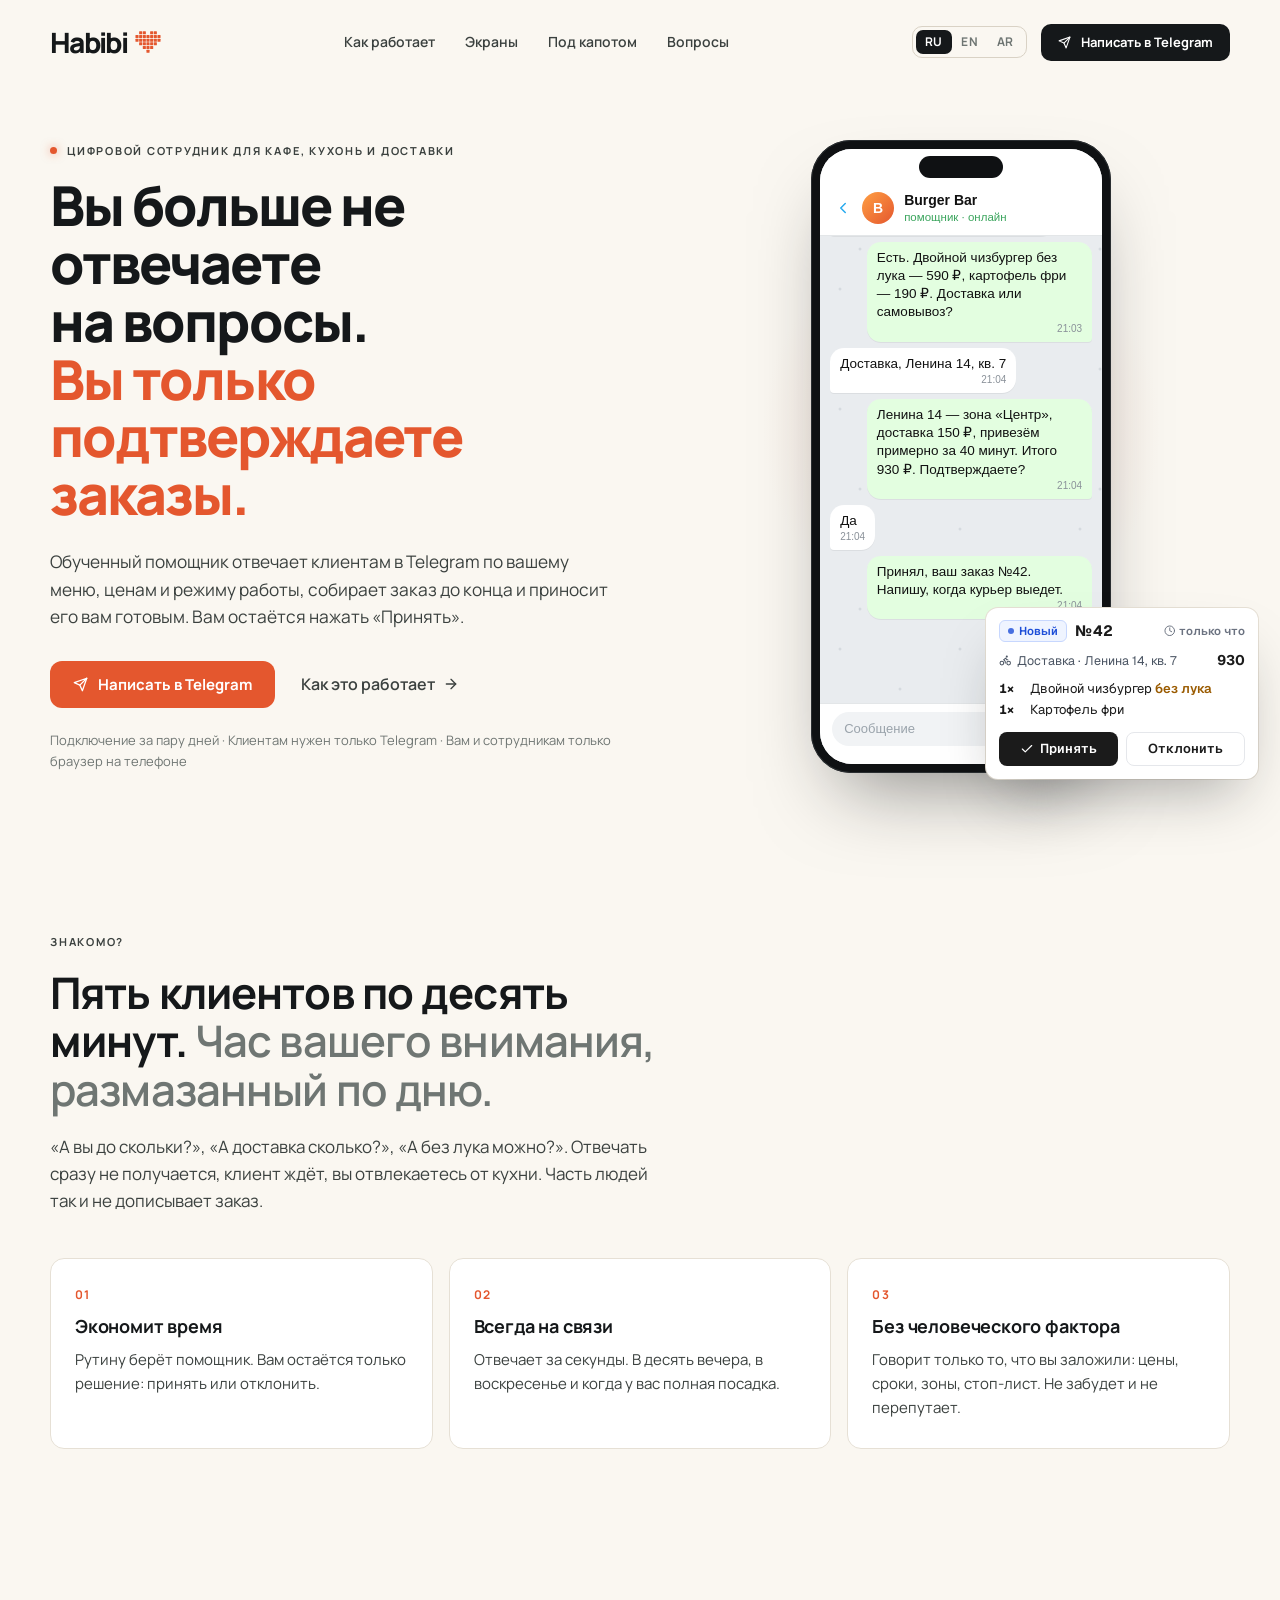
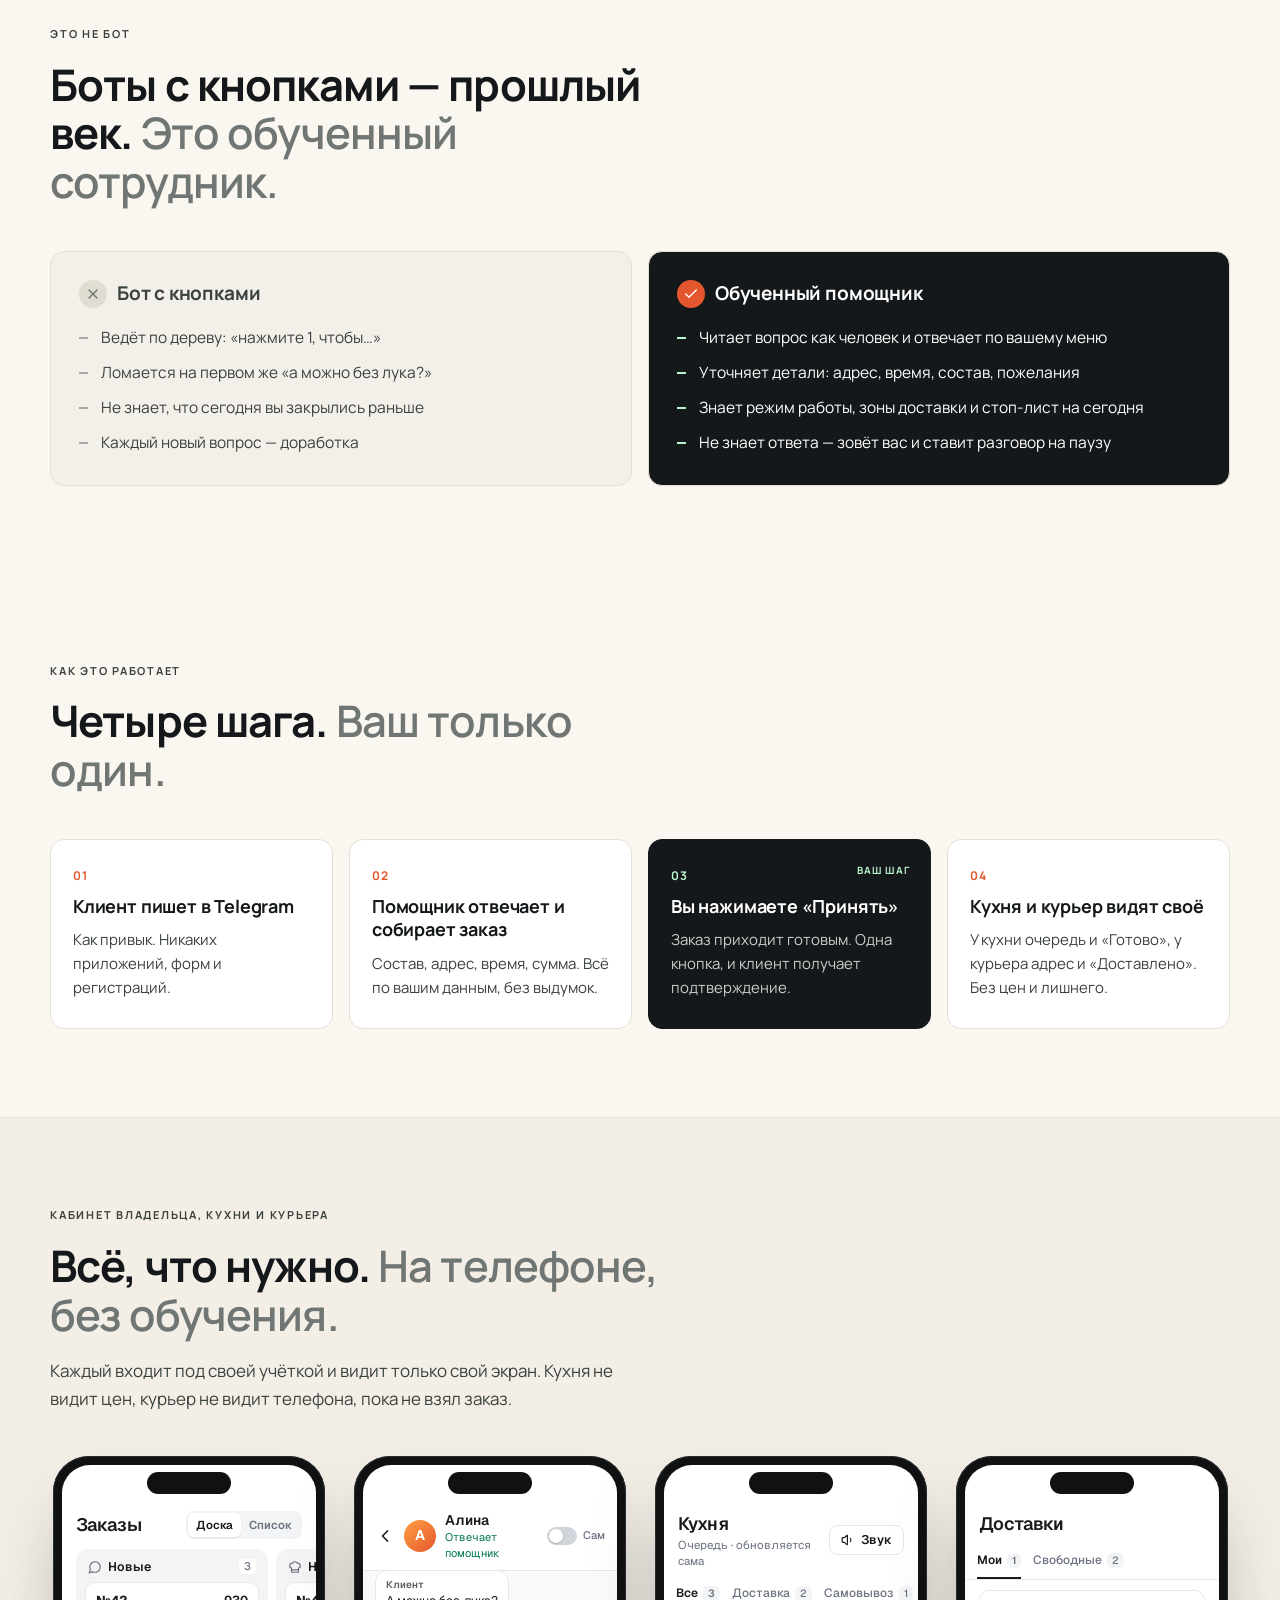
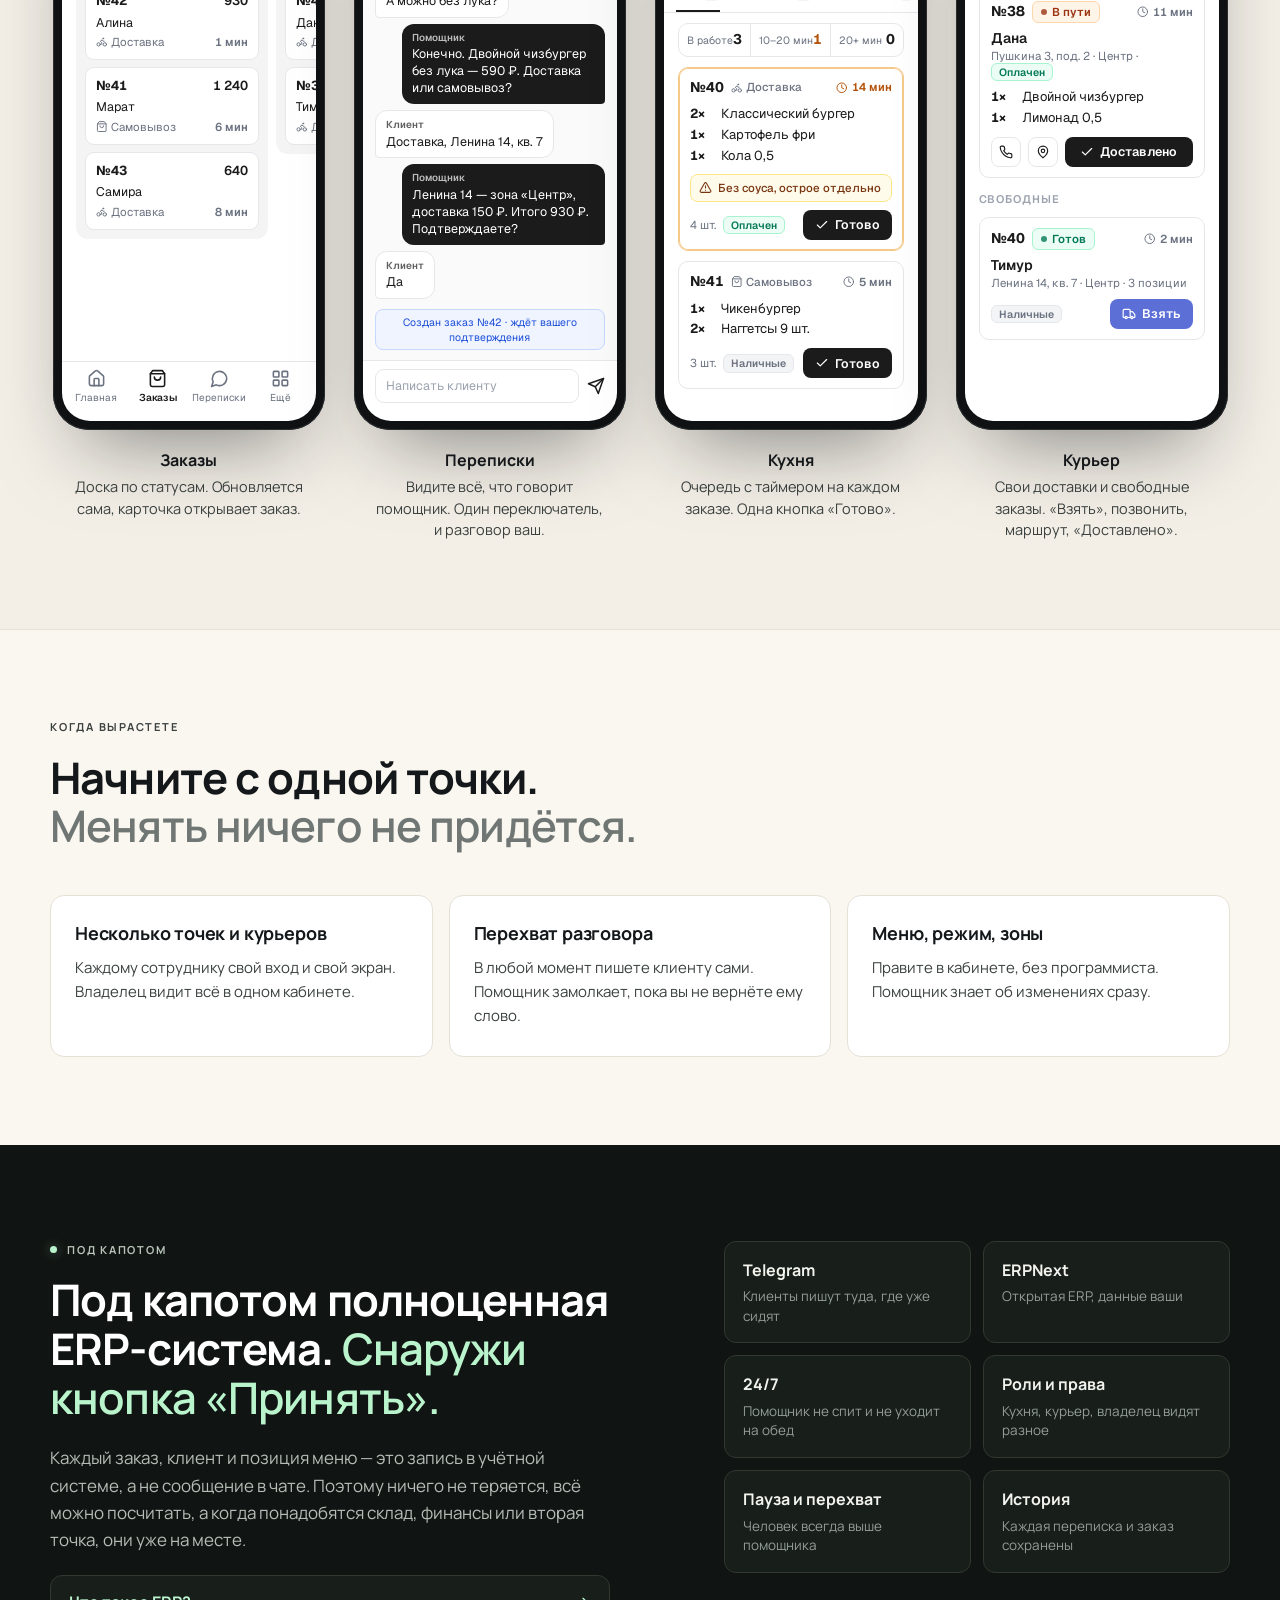
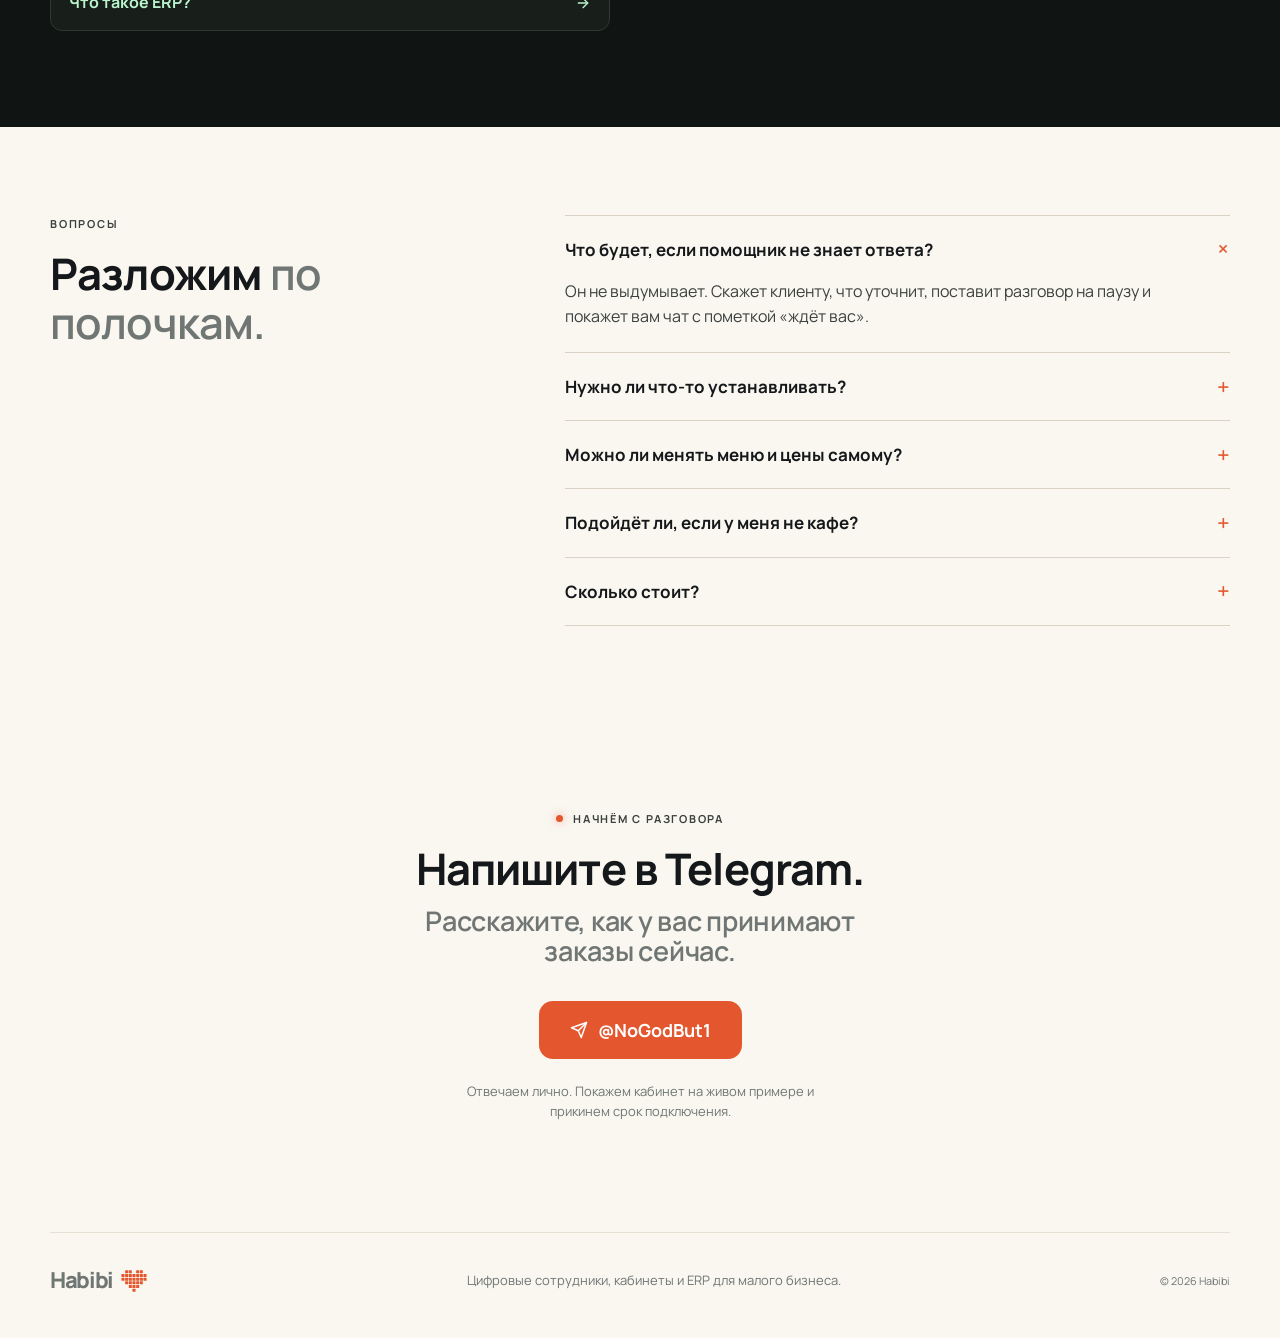
==== commit 9c0d7fbc: "Английская и арабская версии лендинга Папки en/ и ar/ с общим style.css, переключатель RU/EN/AR в ша" ====
--- a/index.html
+++ b/index.html
@@ -5,6 +5,11 @@
 <meta name="viewport" content="width=device-width, initial-scale=1">
 <title>Habibi — цифровой сотрудник для кафе и доставки</title>
 <meta name="description" content="Обученный помощник отвечает клиентам в Telegram по вашему меню и режиму работы, собирает заказ и приносит его вам готовым. Вы только нажимаете «Принять».">
+<link rel="canonical" href="https://cafe.habibi-erp.com/">
+<link rel="alternate" hreflang="ru" href="https://cafe.habibi-erp.com/">
+<link rel="alternate" hreflang="en" href="https://cafe.habibi-erp.com/en/">
+<link rel="alternate" hreflang="ar" href="https://cafe.habibi-erp.com/ar/">
+<link rel="alternate" hreflang="x-default" href="https://cafe.habibi-erp.com/">
 <link rel="preconnect" href="https://fonts.googleapis.com">
 <link rel="preconnect" href="https://fonts.gstatic.com" crossorigin>
 <link href="https://fonts.googleapis.com/css2?family=Manrope:wght@400;500;600;700;800&family=Geist:wght@400;500;600;700&display=swap" rel="stylesheet">
@@ -40,7 +45,10 @@
     <a href="#hood">Под капотом</a>
     <a href="#faq">Вопросы</a>
   </nav>
-  <a class="btn btn-ink btn-sm" href="https://t.me/NoGodBut1" target="_blank" rel="noopener"><svg class="ic"><use href="#i-send"/></svg>Написать в Telegram</a>
+  <div class="top-actions">
+    <nav class="lang" aria-label="Язык"><a class="on" aria-current="page">RU</a><a href="en/" hreflang="en" lang="en">EN</a><a href="ar/" hreflang="ar" lang="ar">AR</a></nav>
+    <a class="btn btn-ink btn-sm" href="https://t.me/NoGodBut1" target="_blank" rel="noopener"><svg class="ic"><use href="#i-send"/></svg><span>Написать в Telegram</span></a>
+  </div>
 </header>
 
 <main id="top">
--- a/style.css
+++ b/style.css
@@ -42,6 +42,11 @@
 .brandmark{width:26px;height:22px;color:var(--accent)}
 .menu{display:flex;gap:30px;font-size:14px;font-weight:600;color:var(--ink-2)}
 .menu a:hover{color:var(--accent-ink)}
+.top-actions{display:flex;align-items:center;gap:14px}
+.lang{display:inline-flex;border:1px solid var(--line-2);border-radius:10px;padding:3px;font-size:12px;font-weight:700;letter-spacing:.06em;color:var(--muted)}
+.lang a{padding:6px 9px;border-radius:7px;line-height:1}
+.lang a:hover{color:var(--ink)}
+.lang a.on{background:var(--ink);color:#fff}
 
 /* ---- hero ---- */
 .hero{display:grid;grid-template-columns:1.05fr .95fr;gap:48px;align-items:center;padding:56px 0 72px;min-height:600px}
@@ -51,7 +56,7 @@
 .actions{display:flex;align-items:center;gap:26px;margin-top:30px;flex-wrap:wrap}
 .hero-visual{position:relative;display:flex;justify-content:center;align-items:center;min-height:620px}
 .hero-visual::before{content:"";position:absolute;inset:8% 6%;border-radius:40px;background:radial-gradient(60% 55% at 50% 45%,#fbe4d9 0%,rgba(250,247,241,0) 70%);z-index:0}
-.float-card{position:absolute;right:-28px;bottom:-6px;width:272px;z-index:3;box-shadow:0 30px 60px -20px rgba(21,24,26,.35),0 0 0 1px var(--line);animation:rise .9s .3s both}
+.float-card{position:absolute;inset-inline-end:-28px;bottom:-6px;width:272px;z-index:3;box-shadow:0 30px 60px -20px rgba(21,24,26,.35),0 0 0 1px var(--line);animation:rise .9s .3s both}
 @keyframes rise{from{opacity:0;transform:translateY(14px)}to{opacity:1;transform:none}}
 
 /* ---- телефон ---- */
@@ -70,9 +75,9 @@
 .tg-ava,.ava{width:32px;height:32px;border-radius:50%;background:linear-gradient(135deg,#ff9f43,#e4572e);color:#fff;display:inline-flex;align-items:center;justify-content:center;font-weight:700;font-size:14px;flex:none}
 .tg-body{flex:1;min-height:0;padding:12px 10px 84px;display:flex;flex-direction:column;gap:6px;overflow:hidden;justify-content:flex-end}
 .msg{position:relative;max-width:86%;padding:7px 10px 8px;border-radius:14px;background:#fff;color:#111;box-shadow:0 1px 0 rgba(0,0,0,.06)}
-.msg.in{align-self:flex-start;border-bottom-left-radius:4px}
-.msg.out{align-self:flex-end;background:var(--tg-out);border-bottom-right-radius:4px}
-.msg time{display:block;text-align:right;font-size:10px;color:#8a9199;margin-top:2px;line-height:1}
+.msg.in{align-self:flex-start;border-end-start-radius:4px}
+.msg.out{align-self:flex-end;background:var(--tg-out);border-end-end-radius:4px}
+.msg time{display:block;text-align:end;font-size:10px;color:#8a9199;margin-top:2px;line-height:1}
 .tg-input{display:flex;align-items:center;padding:8px 12px 18px;background:#fff;border-top:1px solid #e3e6e8;color:#9aa3ab;font-size:13px}
 .tg-input span{flex:1;padding:8px 12px;border-radius:18px;background:#f1f3f5}
 
@@ -88,7 +93,7 @@
 .badge.new{color:#1d4ed8;background:#eff4ff;border-color:#c7d7fe}
 .badge.progress{color:#9a3412;background:#fff4e8;border-color:#fed7aa}
 .badge.ok{color:#047857;background:#ecfdf5;border-color:#a7f3d0}
-.age,.timer{margin-left:auto;display:inline-flex;align-items:center;gap:4px;font-size:11.5px;font-weight:600;color:#6b7280;font-variant-numeric:tabular-nums;white-space:nowrap}
+.age,.timer{margin-inline-start:auto;display:inline-flex;align-items:center;gap:4px;font-size:11.5px;font-weight:600;color:#6b7280;font-variant-numeric:tabular-nums;white-space:nowrap}
 .timer.warn{color:#b45309}
 .ubtn{display:inline-flex;align-items:center;justify-content:center;gap:6px;height:34px;padding:0 14px;border-radius:8px;font-size:13px;font-weight:600;border:1px solid transparent;font-family:inherit}
 .ubtn.dark{background:#1b1b1b;color:#fff}
@@ -97,7 +102,7 @@
 .ubtn.xs{height:30px;padding:0 11px;font-size:12.5px}
 .ubtn.sq{width:30px;height:30px;padding:0}
 .ubtn.grow{flex:1}
-.ubtn.right{margin-left:auto}
+.ubtn.right{margin-inline-start:auto}
 .ubtn .ic{font-size:14px}
 .float-card{background:#fff;border-radius:12px;padding:12px 13px 13px;display:flex;flex-direction:column;gap:9px}
 .fc-head{display:flex;align-items:center;gap:8px;font-size:15px}
@@ -118,7 +123,7 @@
 .col{flex:none;width:192px;background:#f4f4f5;border-radius:12px;padding:9px;display:flex;flex-direction:column;gap:7px;align-self:flex-start}
 .col h4{margin:0;display:flex;align-items:center;gap:6px;font-size:12.5px;font-weight:600;padding:0 3px}
 .col h4 .ic{color:#6b7280;font-size:14px}
-.col h4 span{margin-left:auto;background:#fff;border-radius:5px;padding:0 5px;font-size:11px;color:#6b7280;font-weight:500}
+.col h4 span{margin-inline-start:auto;background:#fff;border-radius:5px;padding:0 5px;font-size:11px;color:#6b7280;font-weight:500}
 .bcard{display:flex;flex-direction:column;gap:3px;background:#fff;border:1px solid #e5e7eb;border-radius:9px;padding:9px 10px}
 .bcard .r1{display:flex;justify-content:space-between;font-size:13px;font-variant-numeric:tabular-nums}
 .bcard .r1 b:last-child{font-weight:600}
@@ -135,15 +140,15 @@
 .thread-head b{display:block;font-size:14px;font-weight:600}
 .thread-head small{display:block;font-size:11px}
 .thread-head small.ok{color:#047857}
-.switch{margin-left:auto;display:inline-flex;align-items:center;gap:6px;font-size:11px;color:#6b7280;font-weight:500}
+.switch{margin-inline-start:auto;display:inline-flex;align-items:center;gap:6px;font-size:11px;color:#6b7280;font-weight:500}
 .switch i{width:30px;height:18px;border-radius:9px;background:#d1d5db;position:relative}
-.switch i::after{content:"";position:absolute;top:2px;left:2px;width:14px;height:14px;border-radius:50%;background:#fff;box-shadow:0 1px 2px rgba(0,0,0,.2)}
+.switch i::after{content:"";position:absolute;top:2px;inset-inline-start:2px;width:14px;height:14px;border-radius:50%;background:#fff;box-shadow:0 1px 2px rgba(0,0,0,.2)}
 .thread{flex:1;min-height:0;overflow:hidden;padding:10px 12px;display:flex;flex-direction:column;gap:6px;justify-content:flex-end;background:#fafafa}
 .thread .day{align-self:center;font-size:10.5px;color:#9ca3af;margin-bottom:4px}
 .bub{max-width:88%;padding:7px 10px;border-radius:12px;font-size:12.5px;line-height:1.35}
 .bub small{display:block;font-size:10px;font-weight:600;margin-bottom:2px;opacity:.7}
-.bub.c{align-self:flex-start;background:#fff;border:1px solid #e5e7eb;border-bottom-left-radius:4px}
-.bub.b{align-self:flex-end;background:#1b1b1b;color:#fff;border-bottom-right-radius:4px}
+.bub.c{align-self:flex-start;background:#fff;border:1px solid #e5e7eb;border-end-start-radius:4px}
+.bub.b{align-self:flex-end;background:#1b1b1b;color:#fff;border-end-end-radius:4px}
 .sys{align-self:center;text-align:center;font-size:10.5px;color:#1d4ed8;background:#eff4ff;border:1px solid #c7d7fe;border-radius:8px;padding:5px 9px;margin-top:4px}
 .thread-input{display:flex;align-items:center;gap:8px;padding:8px 12px 18px;border-top:1px solid #e5e7eb;color:#9ca3af;font-size:12.5px}
 .thread-input span{flex:1;border:1px solid #e5e7eb;border-radius:9px;padding:7px 10px}
@@ -154,8 +159,8 @@
 .utabs span.on{color:#1b1b1b;border-color:#1b1b1b;font-weight:600}
 .utabs i{font-style:normal;background:#f3f4f6;border-radius:5px;padding:0 5px;font-size:10.5px;color:#6b7280}
 .summary{display:flex;margin:10px 14px 0;border:1px solid #e5e7eb;border-radius:10px;overflow:hidden}
-.summary div{flex:1;display:flex;justify-content:space-between;align-items:baseline;padding:6px 8px;font-size:10.5px;color:#6b7280;border-left:1px solid #e5e7eb;white-space:nowrap}
-.summary div:first-child{border-left:0}
+.summary div{flex:1;display:flex;justify-content:space-between;align-items:baseline;padding:6px 8px;font-size:10.5px;color:#6b7280;border-inline-start:1px solid #e5e7eb;white-space:nowrap}
+.summary div:first-child{border-inline-start:0}
 .summary b{font-size:14px;color:#1b1b1b;font-variant-numeric:tabular-nums}
 .summary b.warn{color:#b45309}
 .kcard{margin:10px 14px 0;border:1px solid #e5e7eb;border-radius:10px;padding:10px 11px;display:flex;flex-direction:column;gap:7px}
@@ -165,7 +170,7 @@
 .kcard .note{display:flex;gap:6px;align-items:flex-start;font-size:11.5px;font-weight:500;color:#78350f;background:#fffbeb;border:1px solid #fde68a;border-radius:8px;padding:5px 8px}
 .kcard .note .ic{margin-top:1px;font-size:13px}
 .kcard footer{display:flex;align-items:center;gap:7px;margin-top:1px}
-.kcard footer .ubtn.dark.xs:last-child{margin-left:auto}
+.kcard footer .ubtn.dark.xs:last-child{margin-inline-start:auto}
 .pcs{font-size:11.5px;color:#6b7280;font-variant-numeric:tabular-nums}
 .pay{font-size:10.5px;font-weight:600;color:#047857;background:#ecfdf5;border:1px solid #a7f3d0;border-radius:6px;padding:1px 7px}
 .pay.cash{color:#6b7280;background:#f3f4f6;border-color:#e5e7eb}
@@ -191,8 +196,8 @@
 .compare .new{background:var(--ink);color:#fff}
 .compare .new h3 .ic{background:var(--accent);color:#fff}
 .compare ul{margin:0;padding:0;list-style:none;display:flex;flex-direction:column;gap:12px;font-size:15.5px}
-.compare li{position:relative;padding-left:22px;line-height:1.5}
-.compare li::before{content:"";position:absolute;left:0;top:11px;width:9px;height:2px;background:currentColor;opacity:.4}
+.compare li{position:relative;padding-inline-start:22px;line-height:1.5}
+.compare li::before{content:"";position:absolute;inset-inline-start:0;top:11px;width:9px;height:2px;background:currentColor;opacity:.4}
 .compare .new li::before{background:var(--mint);opacity:1}
 
 .steps{list-style:none;margin:0;padding:0;display:grid;grid-template-columns:repeat(4,1fr);gap:16px;counter-reset:s}
@@ -200,7 +205,7 @@
 .steps li.yours{background:var(--ink);color:#fff;border-color:var(--ink)}
 .steps li.yours p{color:#c9cfcb}
 .steps li.yours .num{color:var(--mint)}
-.steps li.yours::after{content:"ваш шаг";position:absolute;top:22px;right:20px;font-size:10px;font-weight:700;letter-spacing:.12em;text-transform:uppercase;color:var(--mint)}
+.steps li.yours::after{content:"ваш шаг";position:absolute;top:22px;inset-inline-end:20px;font-size:10px;font-weight:700;letter-spacing:.12em;text-transform:uppercase;color:var(--mint)}
 
 .screens{background:#f3efe7;border-top:1px solid var(--line);border-bottom:1px solid var(--line)}
 .gallery{display:grid;grid-template-columns:repeat(4,1fr);gap:24px;align-items:start}
@@ -256,7 +261,7 @@
 @media (max-width:900px){
   .hero{grid-template-columns:1fr;gap:28px;padding:32px 0 56px;min-height:0}
   .hero-visual{min-height:0;padding:20px 0 60px}
-  .float-card{right:auto;left:50%;transform:translateX(calc(-50% + 120px));bottom:12px}
+  .float-card{inset-inline-end:auto;left:50%;transform:translateX(calc(-50% + 120px));bottom:12px}
   @keyframes rise{from{opacity:0;transform:translateX(calc(-50% + 120px)) translateY(14px)}to{opacity:1;transform:translateX(calc(-50% + 120px))}}
   .hood-grid{grid-template-columns:1fr;gap:36px}
   .faq{grid-template-columns:1fr;gap:28px}
@@ -284,3 +289,17 @@
   .btn-lg{padding:17px 24px;font-size:16px}
   body>footer{flex-direction:column;align-items:flex-start;gap:10px}
 }
+
+/* ---- языки ---- */
+html[lang=en] .steps li.yours::after{content:"your step"}
+html[lang=ar] .steps li.yours::after{content:"خطوتك"}
+html[lang=ar] body,html[lang=ar] .cab,html[lang=ar] .tg{font-family:"IBM Plex Sans Arabic",Manrope,system-ui,sans-serif}
+html[lang=ar] *:not(.brand){letter-spacing:0}
+html[lang=ar] .eyebrow{text-transform:none;font-size:13px}
+html[lang=ar] h1{line-height:1.3}
+html[lang=ar] h2{line-height:1.3}
+html[lang=ar] h3{line-height:1.45}
+html[lang=ar] .lead,html[lang=ar] .section-lead,html[lang=ar] .hood-lead{line-height:1.8}
+[dir=rtl] .textlink .ic,[dir=rtl] .tg-head>.ic,[dir=rtl] .thread-head>.ic{transform:scaleX(-1)}
+[dir=rtl] .hint summary .ic{transform:scaleX(-1)}
+[dir=rtl] .hint[open] summary .ic{transform:rotate(90deg)}
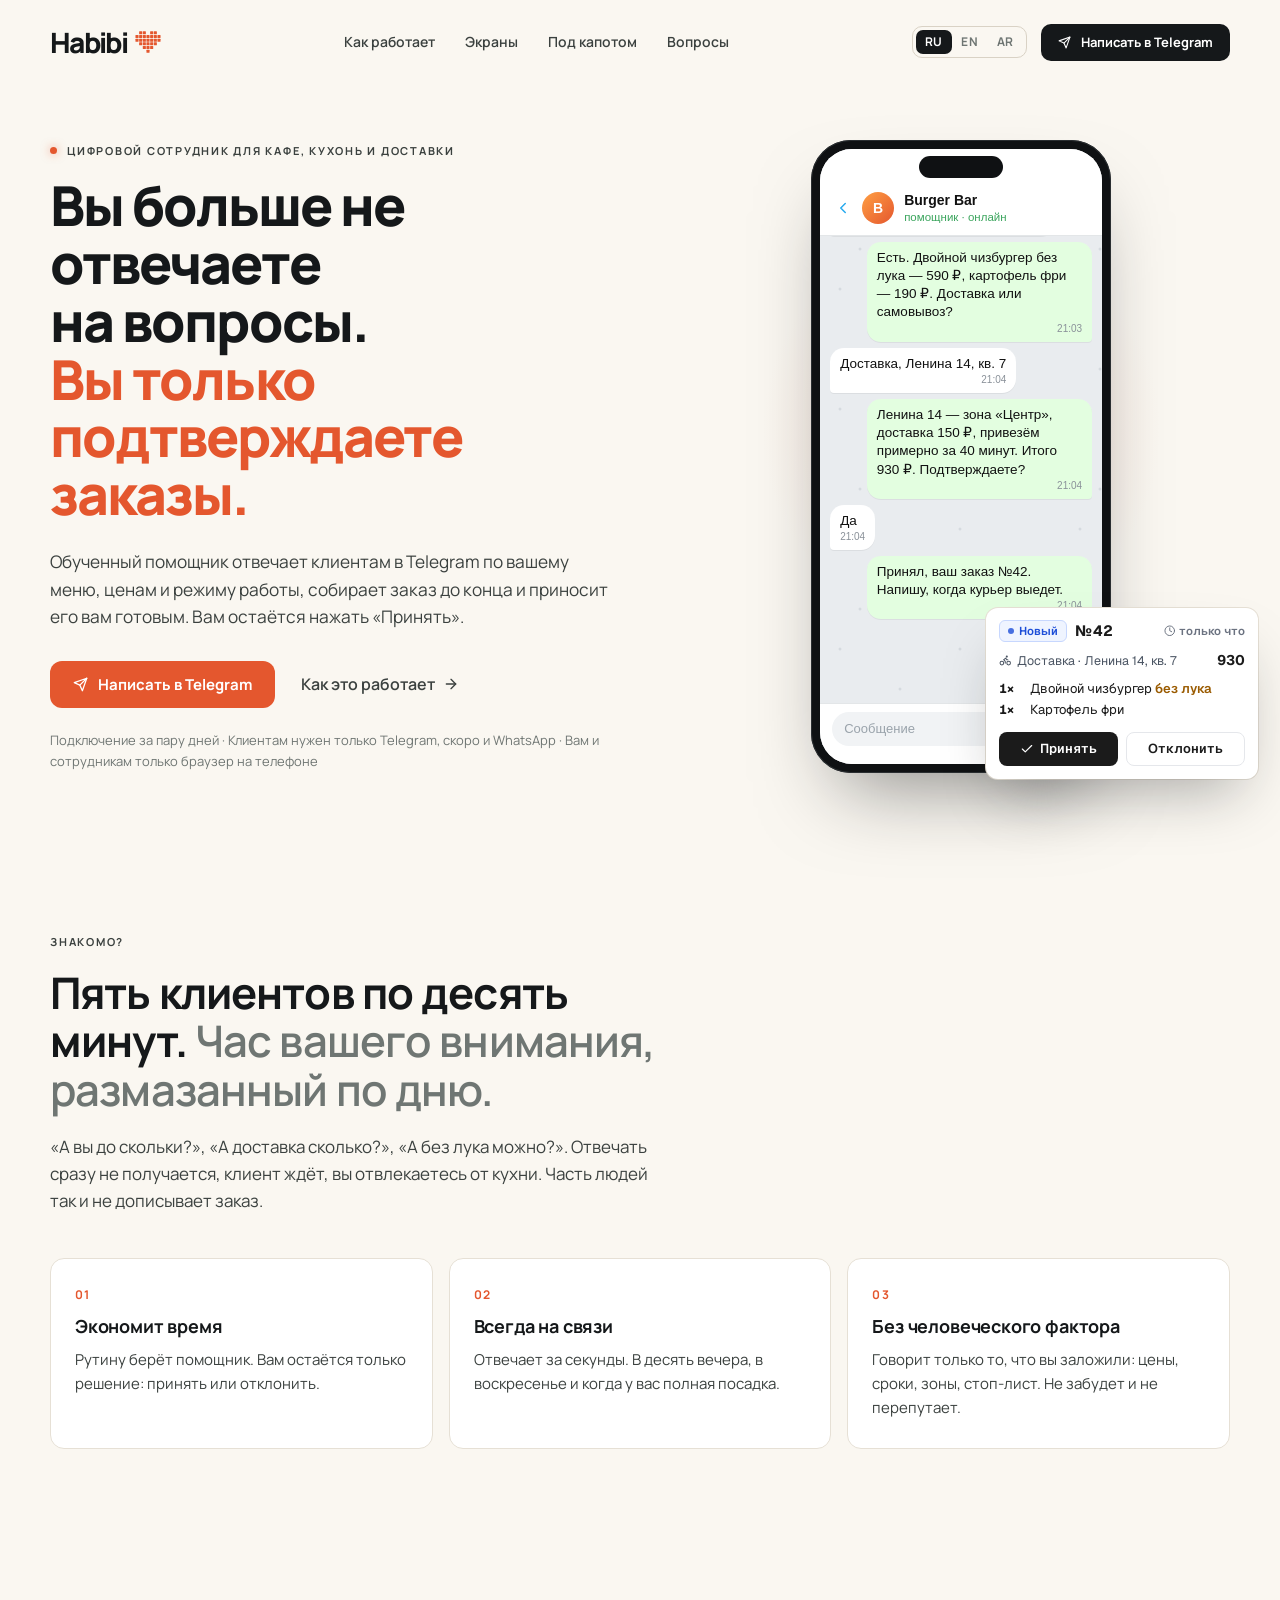
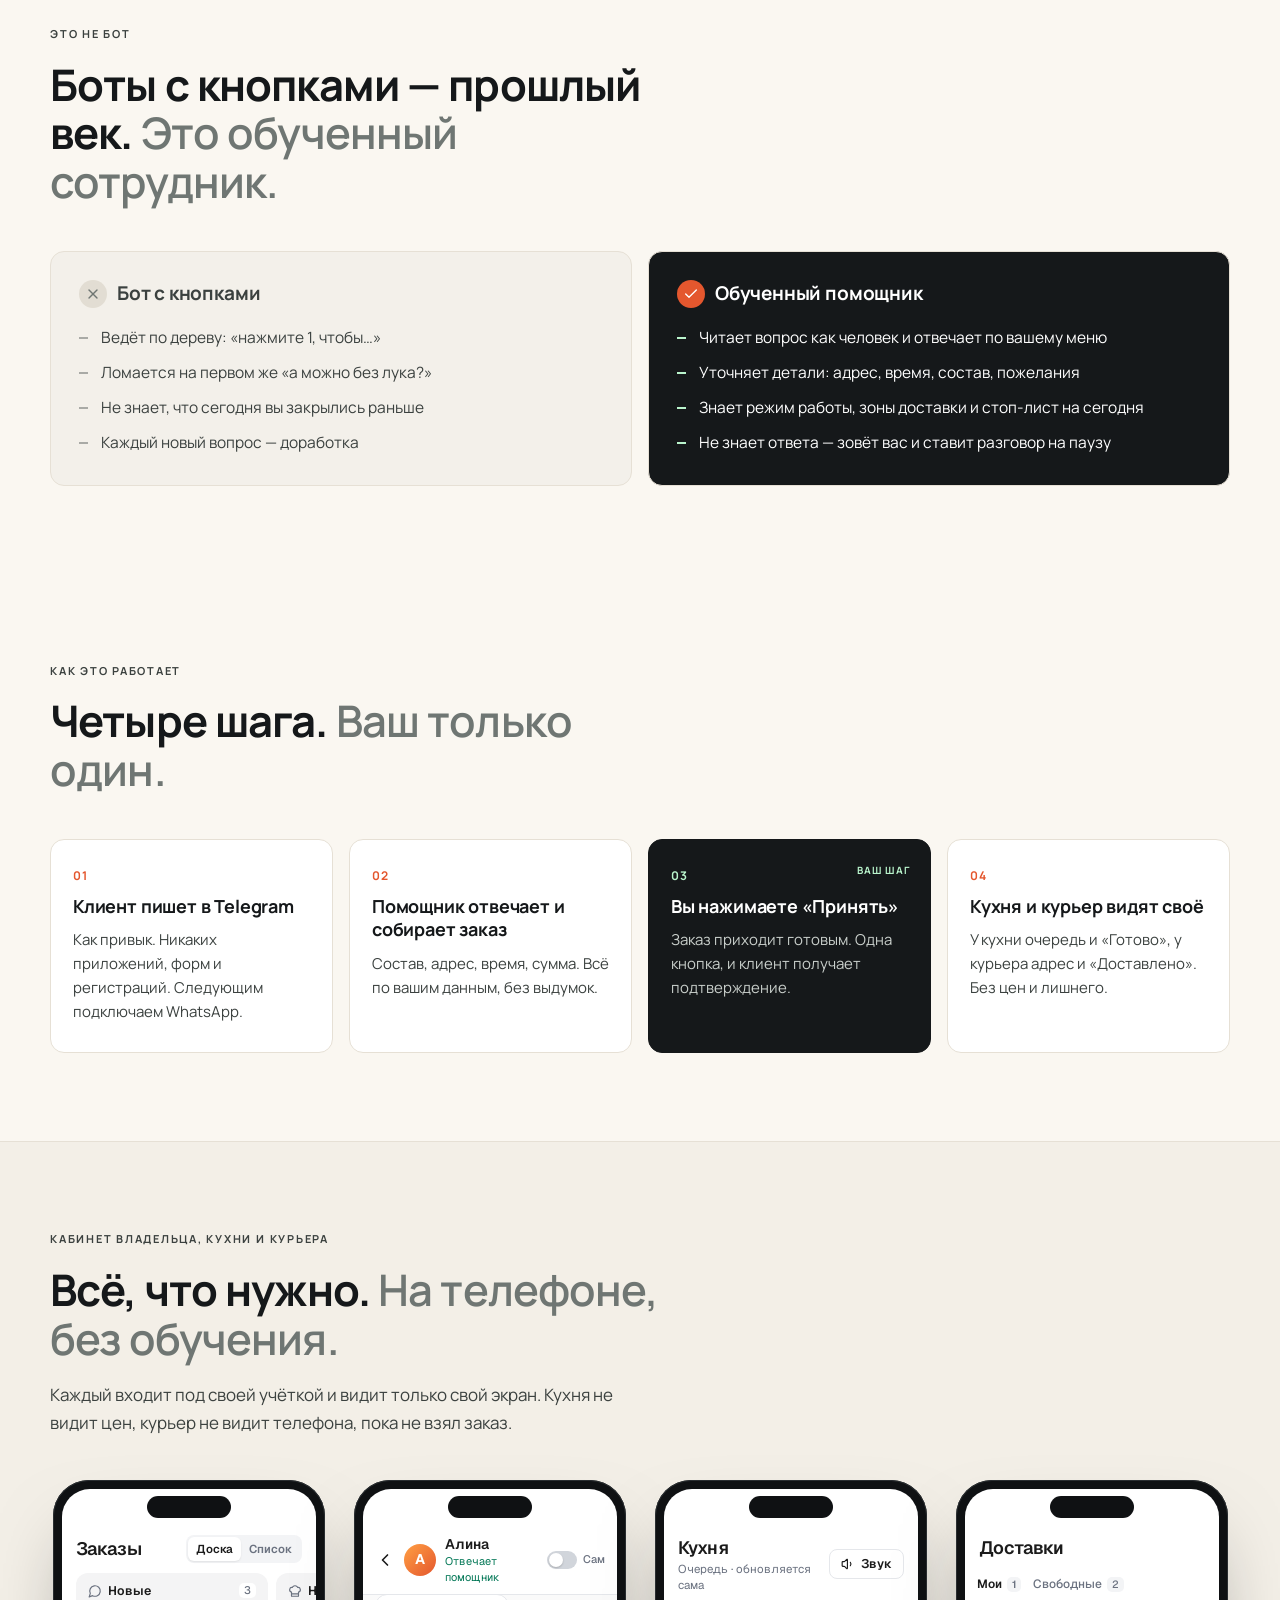
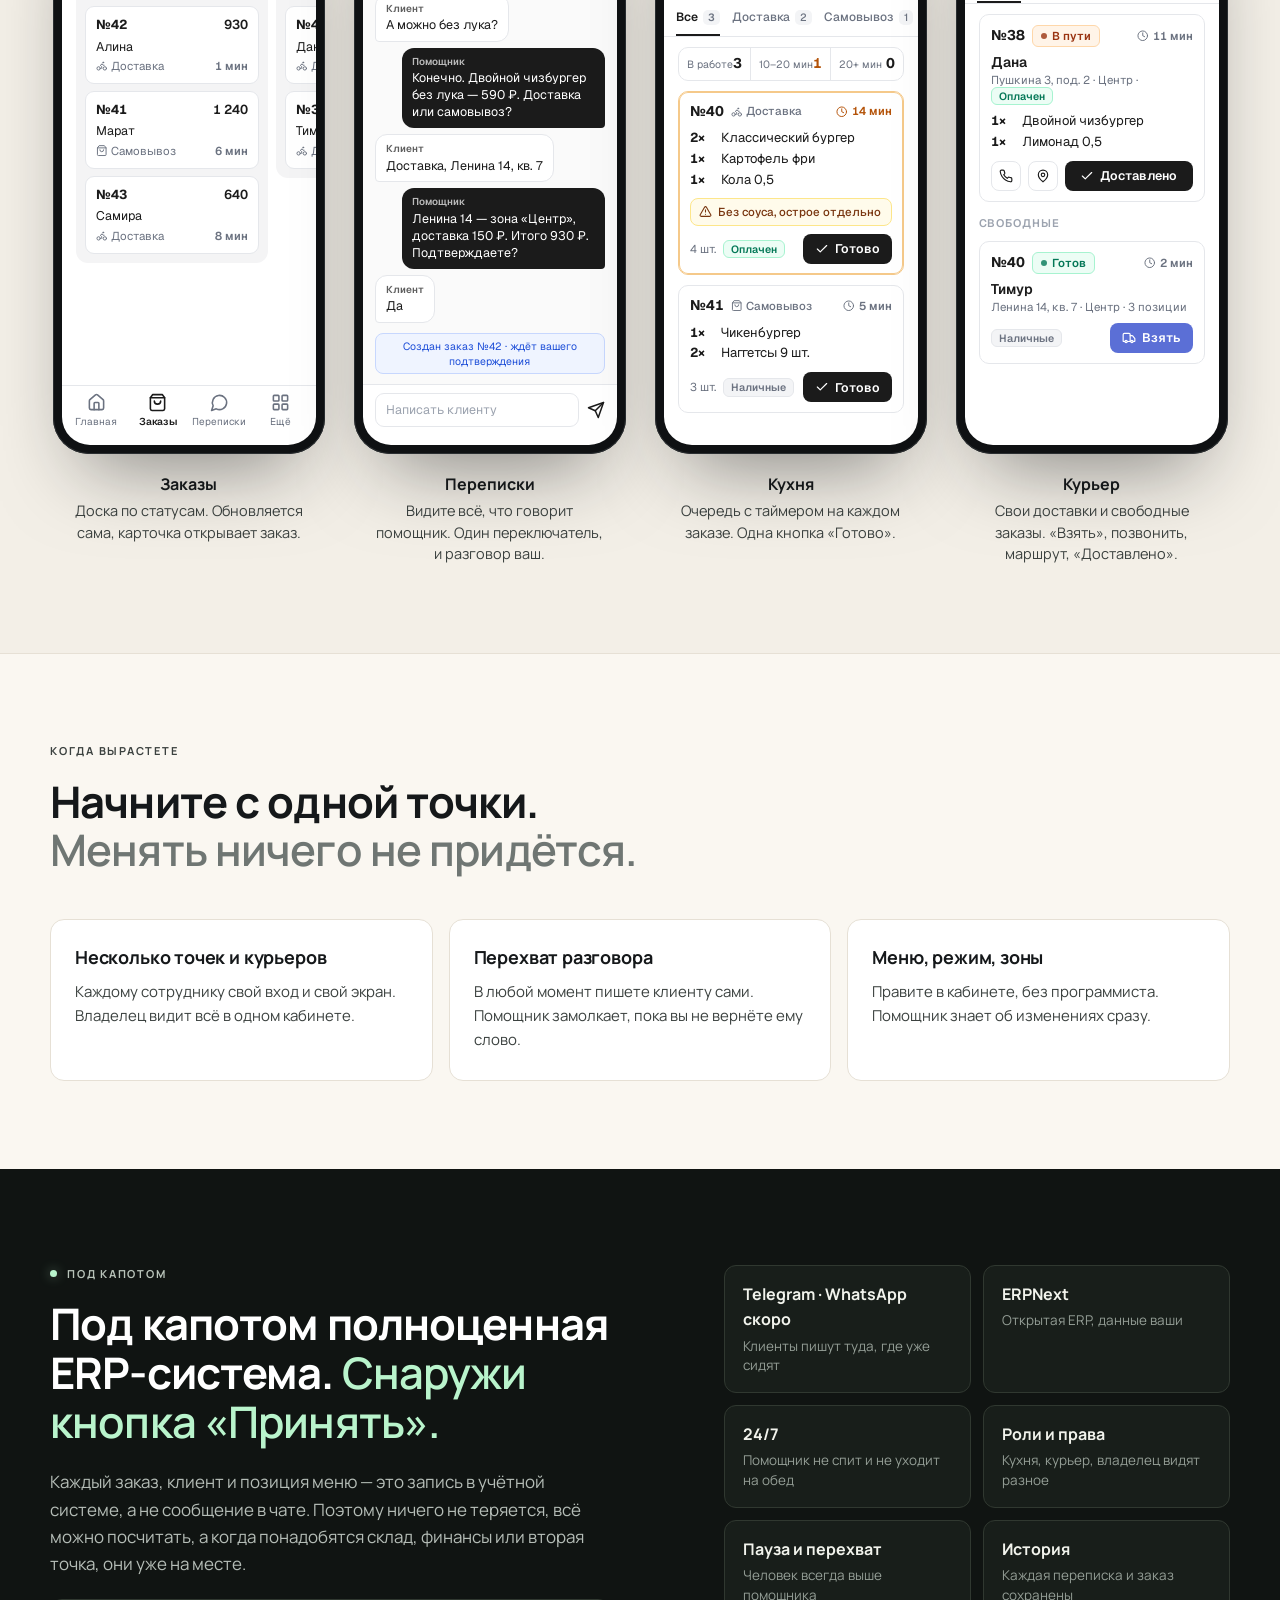
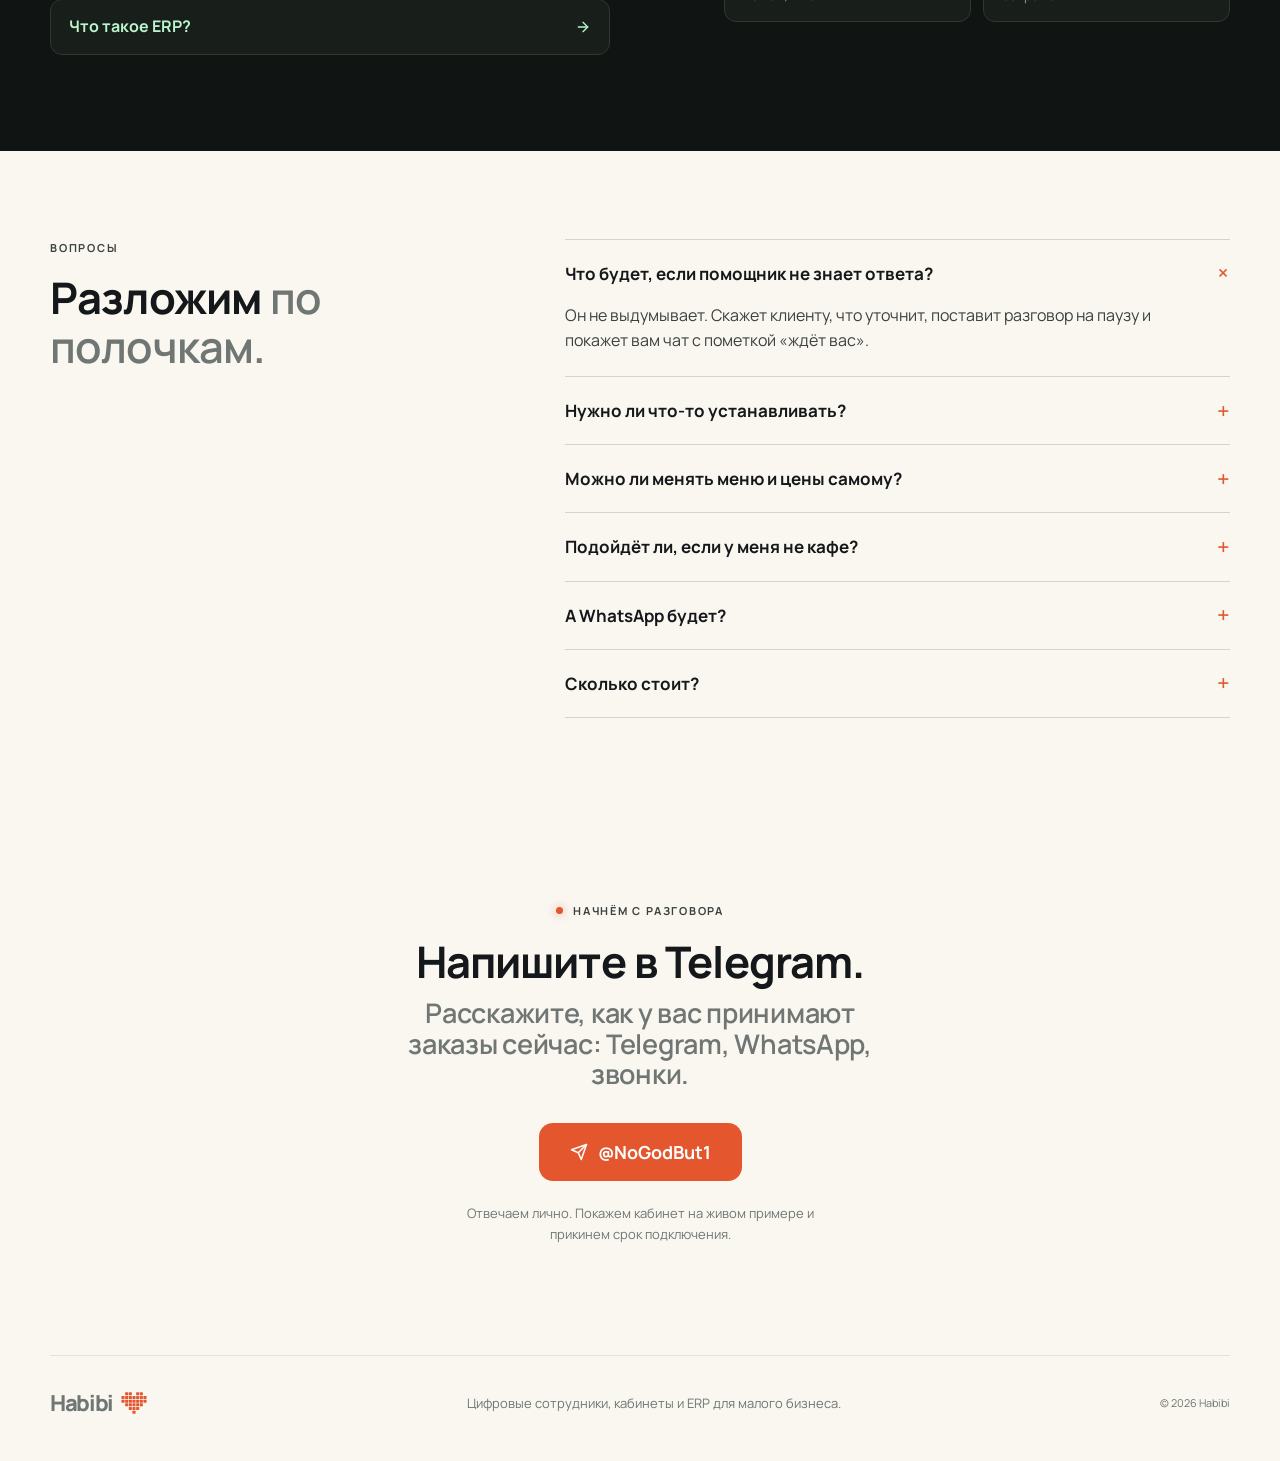
==== commit 4104f905: "Упоминание WhatsApp: скоро, напишите заранее Co-Authored-By: Claude Fable 5.1 <noreply@anthropic.com" ====
--- a/index.html
+++ b/index.html
@@ -63,7 +63,7 @@
       <a class="btn btn-accent" href="https://t.me/NoGodBut1" target="_blank" rel="noopener"><svg class="ic"><use href="#i-send"/></svg>Написать в Telegram</a>
       <a class="textlink" href="#how">Как это работает <svg class="ic"><use href="#i-arrow"/></svg></a>
     </div>
-    <p class="footnote">Подключение за пару дней · Клиентам нужен только Telegram · Вам и сотрудникам только браузер на телефоне</p>
+    <p class="footnote">Подключение за пару дней · Клиентам нужен только Telegram, скоро и WhatsApp · Вам и сотрудникам только браузер на телефоне</p>
   </div>
 
   <div class="hero-visual" aria-label="Переписка клиента с помощником и карточка готового заказа у владельца">
@@ -152,7 +152,7 @@
     <li>
       <span class="num">01</span>
       <h3>Клиент пишет в Telegram</h3>
-      <p>Как привык. Никаких приложений, форм и регистраций.</p>
+      <p>Как привык. Никаких приложений, форм и регистраций. Следующим подключаем WhatsApp.</p>
     </li>
     <li>
       <span class="num">02</span>
@@ -304,7 +304,7 @@
         </details>
       </div>
       <ul class="chips">
-        <li><b>Telegram</b><span>Клиенты пишут туда, где уже сидят</span></li>
+        <li><b>Telegram · WhatsApp скоро</b><span>Клиенты пишут туда, где уже сидят</span></li>
         <li><b>ERPNext</b><span>Открытая ERP, данные ваши</span></li>
         <li><b>24/7</b><span>Помощник не спит и не уходит на обед</span></li>
         <li><b>Роли и права</b><span>Кухня, курьер, владелец видят разное</span></li>
@@ -339,6 +339,10 @@
       <p>Схема та же для любого бизнеса, где люди пишут и заказывают: аренда, магазин, туры, услуги. Напишите, разберём ваш случай.</p>
     </details>
     <details>
+      <summary>А WhatsApp будет?<span>+</span></summary>
+      <p>Да, поддержка WhatsApp уже в работе. Напишите нам сейчас, и подключим вас в числе первых, как только откроем.</p>
+    </details>
+    <details>
       <summary>Сколько стоит?<span>+</span></summary>
       <p>Зависит от объёма и того, что уже есть. Напишите в Telegram, за один разговор посчитаем.</p>
     </details>
@@ -348,7 +352,7 @@
 <!-- ================= CONTACT ================= -->
 <section class="contact wrap" id="contact">
   <p class="eyebrow"><i></i>Начнём с разговора</p>
-  <h2>Напишите в Telegram. <span>Расскажите, как у вас принимают заказы сейчас.</span></h2>
+  <h2>Напишите в Telegram. <span>Расскажите, как у вас принимают заказы сейчас: Telegram, WhatsApp, звонки.</span></h2>
   <a class="btn btn-accent btn-lg" href="https://t.me/NoGodBut1" target="_blank" rel="noopener"><svg class="ic"><use href="#i-send"/></svg>@NoGodBut1</a>
   <p class="footnote">Отвечаем лично. Покажем кабинет на живом примере и прикинем срок подключения.</p>
 </section>
